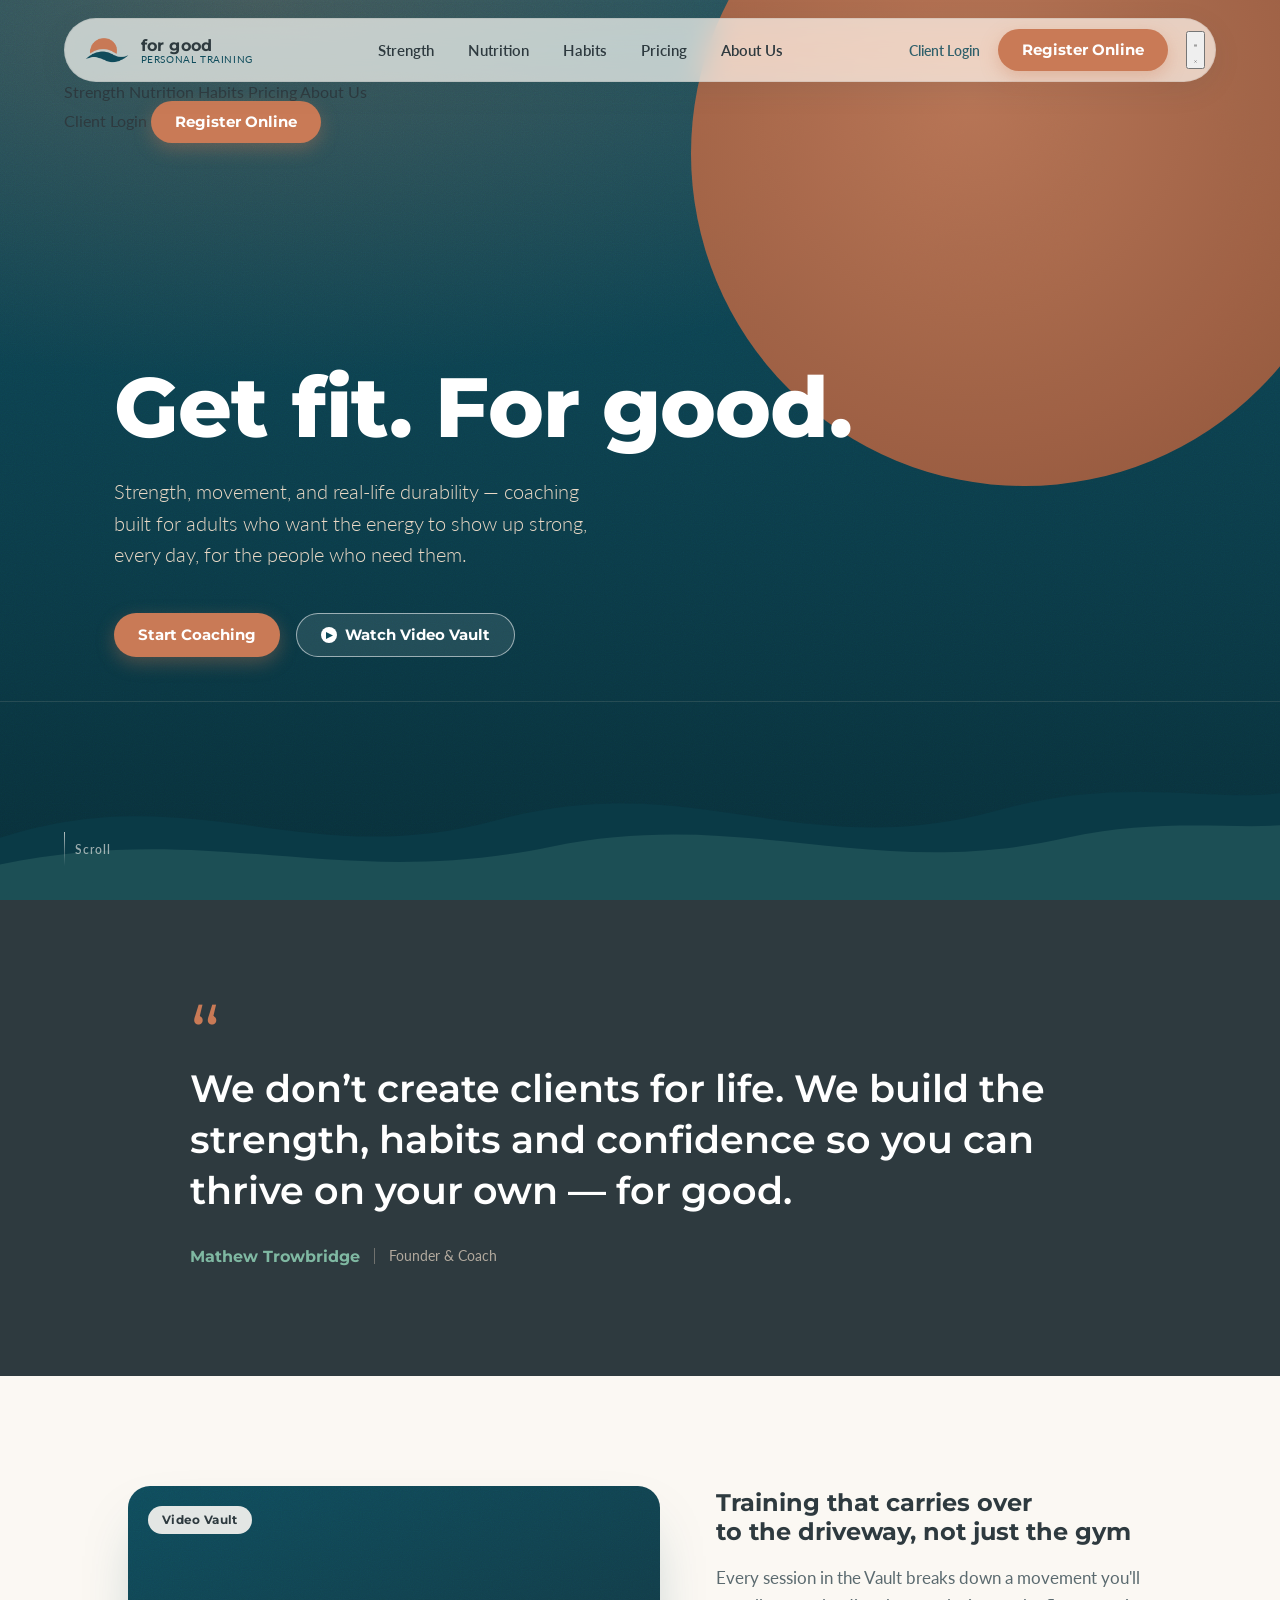
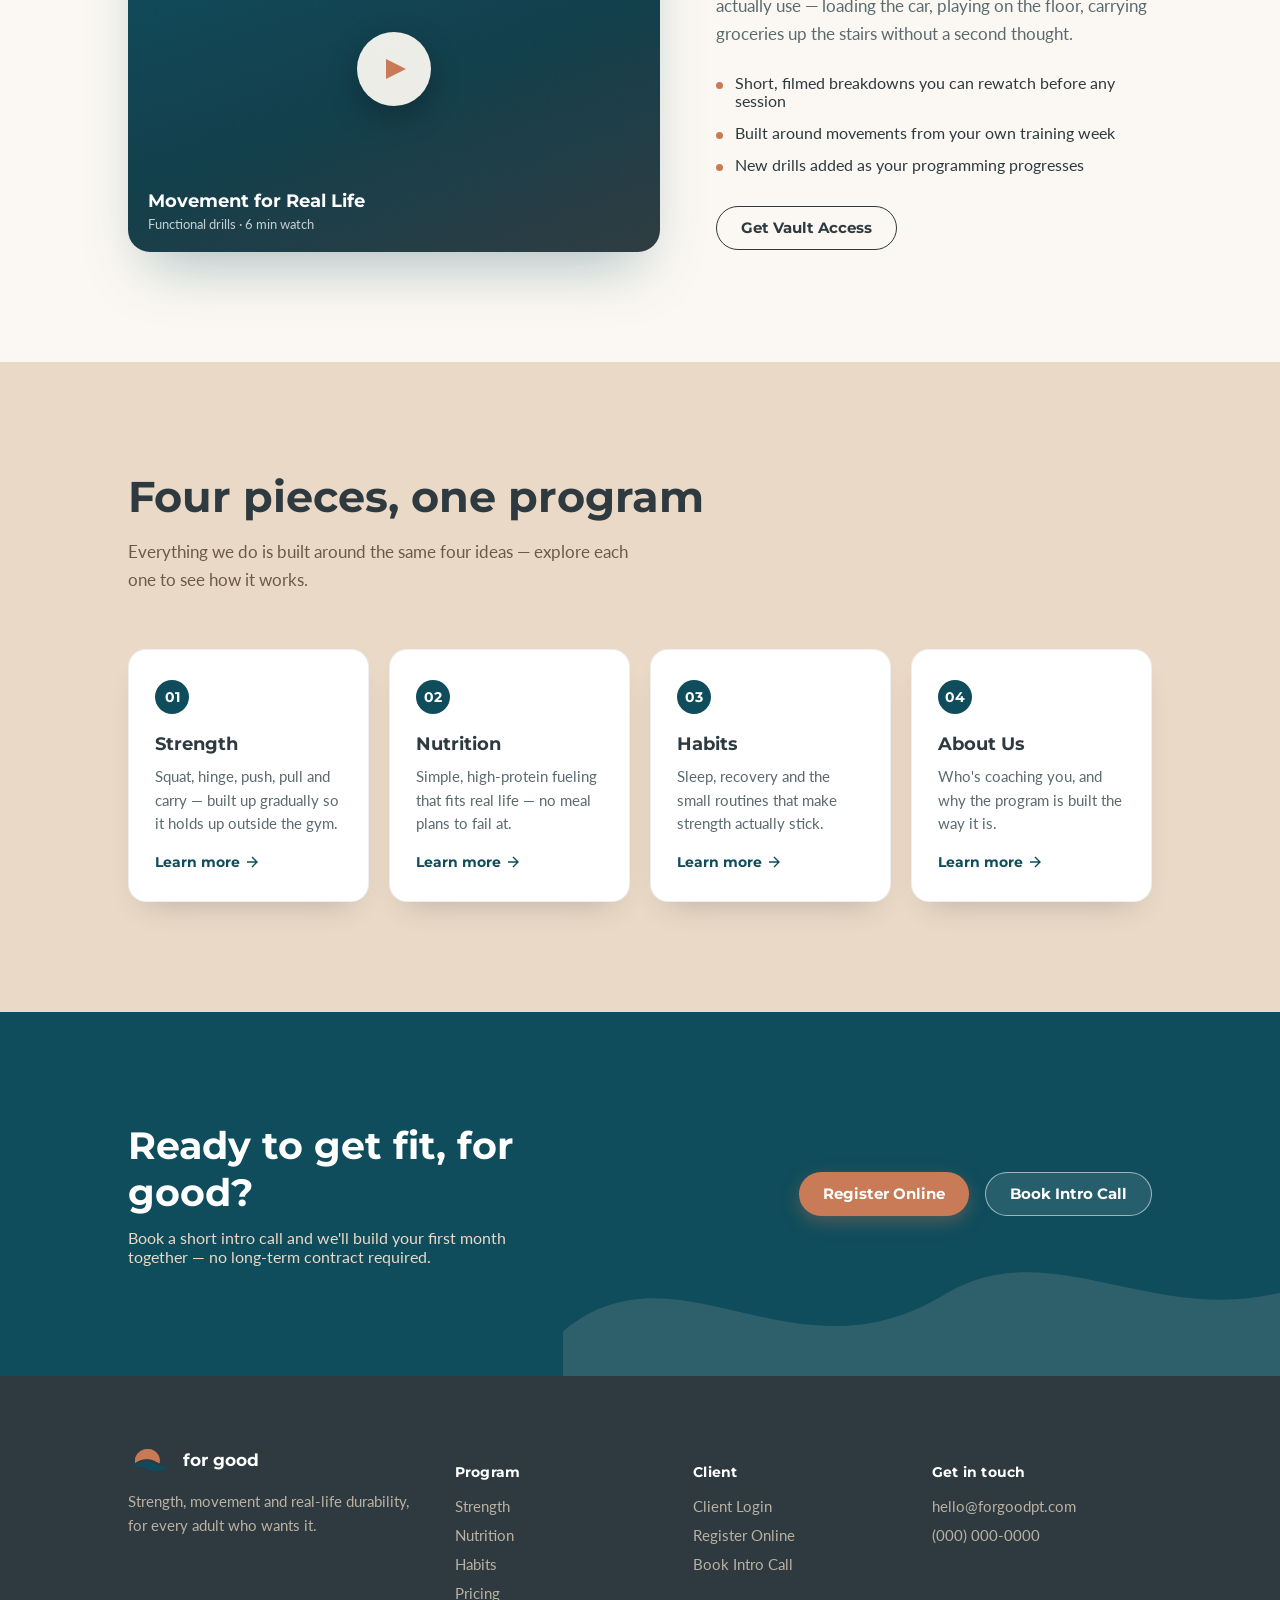
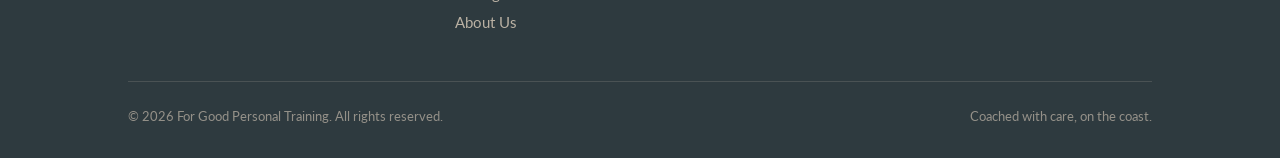
==== index.html @ f652cdb4 "Add files via upload" ====
<!DOCTYPE html>
<html lang="en">
<head>
<meta charset="UTF-8">
<meta name="viewport" content="width=device-width, initial-scale=1.0">
<title>for good — Personal Training</title>
<link rel="preconnect" href="https://fonts.googleapis.com">
<link rel="preconnect" href="https://fonts.gstatic.com" crossorigin>
<link href="https://fonts.googleapis.com/css2?family=Montserrat:wght@500;600;700;800&family=Lato:ital,wght@0,300;0,400;0,700;1,400&display=swap" rel="stylesheet">
<link rel="stylesheet" href="assets/styles.css">
</head>
<body>

  <!-- ================= NAV ================= -->
  <nav class="nav">
    <div class="nav-inner">
      <a href="index.html" class="brand">
        <img src="assets/logo-symbol.png" alt="For Good symbol">
        <span>for good<small>PERSONAL TRAINING</small></span>
      </a>
      <ul class="nav-links">
        <li><a href="strength.html">Strength</a></li>
        <li><a href="nutrition.html">Nutrition</a></li>
        <li><a href="habits.html">Habits</a></li>
        <li><a href="pricing.html">Pricing</a></li>
        <li><a href="about.html">About Us</a></li>
      </ul>
      <div class="nav-right">
        <a href="#login" class="link-quiet">Client Login</a>
        <a href="#register" class="btn btn-clay">Register Online</a>
        <button class="nav-toggle" aria-label="Toggle menu" aria-expanded="false" aria-controls="mobile-menu">
          <svg class="icon-menu" viewBox="0 0 24 24" fill="none"><path d="M3 6h18M3 12h18M3 18h18" stroke="currentColor" stroke-width="2" stroke-linecap="round"/></svg>
          <svg class="icon-close" viewBox="0 0 24 24" fill="none"><path d="M4 4l16 16M20 4L4 20" stroke="currentColor" stroke-width="2" stroke-linecap="round"/></svg>
        </button>
      </div>
    </div>
    <div class="mobile-menu" id="mobile-menu">
      <a href="strength.html">Strength</a>
      <a href="nutrition.html">Nutrition</a>
      <a href="habits.html">Habits</a>
      <a href="pricing.html">Pricing</a>
      <a href="about.html">About Us</a>
      <div class="mobile-actions">
        <a href="#login" class="link-quiet-mobile">Client Login</a>
        <a href="#register" class="btn btn-clay">Register Online</a>
      </div>
    </div>
  </nav>

  <!-- ================= HERO ================= -->
  <header class="hero" id="top">
    <div class="hero-sun" aria-hidden="true"></div>
    <div class="hero-horizon" aria-hidden="true"></div>

    <div class="hero-content">
      <h1>Get fit. For good.</h1>
      <p class="hero-sub">Strength, movement, and real&#8209;life durability &mdash; coaching built for adults who want the energy to show up strong, every day, for the people who need them.</p>
      <div class="hero-ctas">
        <a href="#register" class="btn btn-clay">Start Coaching</a>
        <a href="#vault" class="btn btn-dark">
          <span class="play-ico"><svg viewBox="0 0 10 10"><polygon points="0,0 10,5 0,10" fill="#0F4C5C"/></svg></span>
          Watch Video Vault
        </a>
      </div>
    </div>

    <div class="hero-waves" aria-hidden="true">
      <svg viewBox="0 0 1440 180" preserveAspectRatio="none">
        <path d="M0,110 C220,40 340,150 560,90 C780,30 900,140 1120,80 C1260,40 1360,70 1440,60 L1440,180 L0,180 Z" fill="#0B3B48" opacity="0.9"/>
        <path d="M0,140 C240,90 380,170 620,120 C840,75 980,160 1200,110 C1300,88 1380,100 1440,96 L1440,180 L0,180 Z" fill="#7FB8A2" opacity="0.16"/>
      </svg>
    </div>

    <div class="hero-scroll"><span class="line"></span>Scroll</div>
  </header>

  <!-- ================= QUOTE BREAK ================= -->
  <section class="quote-section">
    <div class="quote-inner">
      <span class="quote-mark">&ldquo;</span>
      <p class="quote">We don&rsquo;t create clients for life. We build the strength, habits and confidence so you can thrive on your own &mdash; for good.</p>
      <div class="quote-sign">
        <span class="name">Mathew Trowbridge</span>
        <span class="role">Founder &amp; Coach</span>
      </div>
    </div>
  </section>

  <!-- ================= VIDEO VAULT ================= -->
  <section class="vault" id="vault">
    <div class="wrap vault-grid">
      <div class="vault-card">
        <div class="vault-tag">Video Vault</div>
        <button class="vault-play" aria-label="Play preview">
          <span class="disc"><svg viewBox="0 0 10 10"><polygon points="0,0 10,5 0,10" fill="#C97A56"/></svg></span>
        </button>
        <div class="vault-caption">
          <div class="title">Movement for Real Life</div>
          <div class="meta">Functional drills &middot; 6 min watch</div>
        </div>
      </div>
      <div class="vault-copy">
        <h2>Training that carries over<br>to the driveway, not just the gym</h2>
        <p>Every session in the Vault breaks down a movement you'll actually use &mdash; loading the car, playing on the floor, carrying groceries up the stairs without a second thought.</p>
        <ul class="vault-list">
          <li><span class="dot"></span>Short, filmed breakdowns you can rewatch before any session</li>
          <li><span class="dot"></span>Built around movements from your own training week</li>
          <li><span class="dot"></span>New drills added as your programming progresses</li>
        </ul>
        <a href="#register" class="btn btn-outline">Get Vault Access</a>
      </div>
    </div>
  </section>

  <!-- ================= EXPLORE THE PROGRAM ================= -->
  <section class="explore">
    <div class="wrap">
      <div class="section-head">
        <h2>Four pieces, one program</h2>
        <p>Everything we do is built around the same four ideas &mdash; explore each one to see how it works.</p>
      </div>
      <div class="explore-grid">
        <a href="strength.html" class="explore-card">
          <span class="num">01</span>
          <h3>Strength</h3>
          <p>Squat, hinge, push, pull and carry &mdash; built up gradually so it holds up outside the gym.</p>
          <span class="go">Learn more <svg viewBox="0 0 12 12"><path d="M1,6 L11,6 M6,1 L11,6 L6,11" stroke="currentColor" stroke-width="1.4" fill="none"/></svg></span>
        </a>
        <a href="nutrition.html" class="explore-card">
          <span class="num">02</span>
          <h3>Nutrition</h3>
          <p>Simple, high-protein fueling that fits real life &mdash; no meal plans to fail at.</p>
          <span class="go">Learn more <svg viewBox="0 0 12 12"><path d="M1,6 L11,6 M6,1 L11,6 L6,11" stroke="currentColor" stroke-width="1.4" fill="none"/></svg></span>
        </a>
        <a href="habits.html" class="explore-card">
          <span class="num">03</span>
          <h3>Habits</h3>
          <p>Sleep, recovery and the small routines that make strength actually stick.</p>
          <span class="go">Learn more <svg viewBox="0 0 12 12"><path d="M1,6 L11,6 M6,1 L11,6 L6,11" stroke="currentColor" stroke-width="1.4" fill="none"/></svg></span>
        </a>
        <a href="about.html" class="explore-card">
          <span class="num">04</span>
          <h3>About Us</h3>
          <p>Who's coaching you, and why the program is built the way it is.</p>
          <span class="go">Learn more <svg viewBox="0 0 12 12"><path d="M1,6 L11,6 M6,1 L11,6 L6,11" stroke="currentColor" stroke-width="1.4" fill="none"/></svg></span>
        </a>
      </div>
    </div>
  </section>

  <!-- ================= CTA BAND ================= -->
  <section class="cta-band" id="register">
    <svg class="wave-deco" viewBox="0 0 400 200" aria-hidden="true">
      <path d="M0,120 C60,70 120,150 200,100 C260,65 320,130 400,90 L400,200 L0,200 Z" fill="#EAD9C6"/>
    </svg>
    <div class="wrap cta-inner">
      <div>
        <h2>Ready to get fit, for good?</h2>
        <p>Book a short intro call and we'll build your first month together &mdash; no long-term contract required.</p>
      </div>
      <div class="cta-actions">
        <a href="#" class="btn btn-clay">Register Online</a>
        <a href="#" class="btn btn-dark">Book Intro Call</a>
      </div>
    </div>
  </section>

  <!-- ================= FOOTER ================= -->
  <footer>
    <div class="wrap">
      <div class="foot-top">
        <div class="foot-brand">
          <div class="foot-mark">
            <img src="assets/logo-symbol.png" alt="For Good symbol">
            <span>for good</span>
          </div>
          <p>Strength, movement and real-life durability, for every adult who wants it.</p>
        </div>
        <div class="foot-col">
          <h4>Program</h4>
          <ul>
            <li><a href="strength.html">Strength</a></li>
            <li><a href="nutrition.html">Nutrition</a></li>
            <li><a href="habits.html">Habits</a></li>
            <li><a href="pricing.html">Pricing</a></li>
            <li><a href="about.html">About Us</a></li>
          </ul>
        </div>
        <div class="foot-col">
          <h4>Client</h4>
          <ul>
            <li><a href="#login">Client Login</a></li>
            <li><a href="#register">Register Online</a></li>
            <li><a href="#">Book Intro Call</a></li>
          </ul>
        </div>
        <div class="foot-col">
          <h4>Get in touch</h4>
          <ul>
            <li><a href="mailto:hello@forgoodpt.com">hello@forgoodpt.com</a></li>
            <li><a href="tel:+10000000000">(000) 000-0000</a></li>
          </ul>
        </div>
      </div>
      <div class="foot-bottom">
        <span>&copy; 2026 For Good Personal Training. All rights reserved.</span>
        <span>Coached with care, on the coast.</span>
      </div>
    </div>
  </footer>

  <script src="assets/nav.js" defer></script>
</body>
</html>
---- assets/styles.css ----
/* ---------- Brand tokens (For Good style sheet, exact values) ---------- */
:root{
  --ocean-deep:   #0F4C5C;
  --ocean-deep-2: #0B3B48;   /* darker shade of ocean deep, for depth/gradients only */
  --seafoam:      #7FB8A2;
  --sandy-shore:  #EAD9C6;
  --sunset-clay:  #C97A56;
  --driftwood:    #2E3A3F;
  --cream:        #FBF8F3;   /* tint of sandy shore, for page background */
  --white:        #FFFFFF;

  --font-head: 'Montserrat', sans-serif;
  --font-body: 'Lato', sans-serif;

  --max: 1180px;
  --edge: clamp(24px, 5vw, 64px);
}

*{box-sizing:border-box;}
html{scroll-behavior:smooth;}
body{
  margin:0;
  font-family:var(--font-body);
  color:var(--driftwood);
  background:var(--cream);
  -webkit-font-smoothing:antialiased;
}
img{max-width:100%;display:block;}
a{color:inherit;text-decoration:none;}
h1,h2,h3{font-family:var(--font-head);margin:0;color:var(--driftwood);}
p{margin:0;}
ul{margin:0;padding:0;list-style:none;}
button{font-family:inherit;}

@media (prefers-reduced-motion: reduce){
  *{animation-duration:0.001ms !important; animation-iteration-count:1 !important; transition-duration:0.001ms !important;}
}

:focus-visible{
  outline:3px solid var(--sunset-clay);
  outline-offset:3px;
}

.wrap{max-width:var(--max); margin:0 auto; padding-left:var(--edge); padding-right:var(--edge);}

/* ---------- NAV ---------- */
.nav{
  position:fixed; top:0; left:0; right:0; z-index:50;
  padding:18px var(--edge);
}
.nav-inner{
  max-width:var(--max); margin:0 auto;
  display:flex; align-items:center; justify-content:space-between;
  background:rgba(251,248,243,0.72);
  backdrop-filter:blur(14px) saturate(140%);
  -webkit-backdrop-filter:blur(14px) saturate(140%);
  border:1px solid rgba(46,58,63,0.08);
  border-radius:100px;
  padding:10px 10px 10px 18px;
  box-shadow:0 8px 30px rgba(15,76,92,0.08);
}
.brand{display:flex; align-items:center; gap:10px;}
.brand img{height:30px; width:auto;}
.brand span{font-family:var(--font-head); font-weight:700; font-size:1.02rem; letter-spacing:0.01em; color:var(--driftwood);}
.brand small{display:block; font-family:var(--font-body); font-weight:400; font-size:0.62rem; letter-spacing:0.06em; color:var(--ocean-deep); margin-top:-2px;}

.nav-links{display:flex; gap:34px; font-size:0.94rem; font-weight:600;}
.nav-links a{position:relative; padding:6px 0; color:var(--driftwood); transition:color .2s ease;}
.nav-links a:hover, .nav-links a[aria-current="page"]{color:var(--ocean-deep);}
.nav-links a::after{
  content:""; position:absolute; left:0; right:0; bottom:0; height:2px;
  background:var(--sunset-clay); transform:scaleX(0); transform-origin:left;
  transition:transform .25s ease;
}
.nav-links a:hover::after, .nav-links a[aria-current="page"]::after{transform:scaleX(1);}

.nav-right{display:flex; align-items:center; gap:18px;}
.link-quiet{font-size:0.9rem; font-weight:600; color:var(--ocean-deep); opacity:0.85;}
.link-quiet:hover{opacity:1;}

.btn{
  display:inline-flex; align-items:center; justify-content:center; gap:8px;
  font-family:var(--font-head); font-weight:700; font-size:0.92rem;
  padding:12px 24px; border-radius:100px; border:none; cursor:pointer;
  transition:transform .18s ease, box-shadow .18s ease, background .18s ease;
  white-space:nowrap;
}
.btn-clay{
  background:var(--sunset-clay); color:var(--white);
  box-shadow:0 6px 18px rgba(201,122,86,0.35);
}
.btn-clay:hover{transform:translateY(-2px); box-shadow:0 10px 24px rgba(201,122,86,0.45);}
.btn-dark{
  background:rgba(255,255,255,0.1); color:var(--white);
  border:1.5px solid rgba(255,255,255,0.55);
}
.btn-dark:hover{background:rgba(255,255,255,0.18); transform:translateY(-2px);}
.btn-outline{
  background:transparent; color:var(--driftwood); border:1.5px solid var(--driftwood);
}
.btn-outline:hover{background:var(--driftwood); color:var(--white);}

.play-ico{
  width:16px; height:16px; border-radius:50%; background:var(--white);
  display:flex; align-items:center; justify-content:center; flex:none;
}
.play-ico svg{width:7px; height:7px; margin-left:1px;}

/* ---------- HOME HERO ---------- */
.hero{
  position:relative;
  min-height:100vh;
  background:
    radial-gradient(ellipse 120% 70% at 20% 0%, rgba(201,122,86,0.28), transparent 60%),
    linear-gradient(180deg, var(--ocean-deep) 0%, var(--ocean-deep-2) 62%, #082e38 100%);
  overflow:hidden;
  display:flex; align-items:center;
  padding-top:120px;
}
.hero::before, .page-hero::before{ /* grain */
  content:""; position:absolute; inset:0; opacity:0.5; mix-blend-mode:overlay; pointer-events:none;
  background-image:url("data:image/svg+xml,%3Csvg xmlns='http://www.w3.org/2000/svg' width='140' height='140'%3E%3Cfilter id='n'%3E%3CfeTurbulence type='fractalNoise' baseFrequency='0.9' numOctaves='2' stitchTiles='stitch'/%3E%3C/filter%3E%3Crect width='100%25' height='100%25' filter='url(%23n)' opacity='0.35'/%3E%3C/svg%3E");
}

.hero-sun{
  position:absolute; top:-14vw; right:-6vw; width:52vw; height:52vw; max-width:760px; max-height:760px;
  border-radius:50%;
  background:radial-gradient(circle at 42% 42%, var(--sunset-clay), #a85f3f 78%);
  opacity:0.9;
  filter:blur(0.5px);
}
.hero-horizon{
  position:absolute; left:0; right:0; bottom:22%; height:1px; background:rgba(234,217,198,0.12);
}

.hero-waves{position:absolute; left:0; right:0; bottom:0; width:100%; line-height:0;}
.hero-waves svg{width:100%; display:block;}

.hero-content{
  position:relative; z-index:3;
  max-width:var(--max); margin:0 auto; padding:0 var(--edge);
  width:100%;
}
.hero h1{
  color:var(--white);
  font-weight:800;
  font-size:clamp(2.6rem, 6.6vw, 5.6rem);
  line-height:1.03;
  letter-spacing:-0.01em;
  max-width:16ch;
}
.hero-sub{
  margin-top:26px;
  font-size:clamp(1.05rem,1.6vw,1.28rem);
  color:var(--sandy-shore);
  max-width:40ch;
  line-height:1.55;
  font-weight:300;
}
.hero-ctas{display:flex; gap:16px; margin-top:42px; flex-wrap:wrap;}

.hero-scroll{
  position:absolute; left:var(--edge); bottom:34px; z-index:3;
  display:flex; align-items:center; gap:10px; color:rgba(251,248,243,0.6);
  font-size:0.78rem; letter-spacing:0.08em; font-weight:600;
}
.hero-scroll .line{width:1px; height:34px; background:linear-gradient(to bottom, rgba(251,248,243,0.7), transparent);}

@keyframes riseIn{
  from{opacity:0; transform:translateY(22px);}
  to{opacity:1; transform:translateY(0);}
}
.hero h1, .hero-sub, .hero-ctas{
  animation:riseIn .9s cubic-bezier(.2,.7,.2,1) both;
}
.hero-sub{animation-delay:.14s;}
.hero-ctas{animation-delay:.26s;}

/* ---------- SUBPAGE HERO ---------- */
.page-hero{
  position:relative;
  background:linear-gradient(180deg, var(--ocean-deep) 0%, var(--ocean-deep-2) 100%);
  color:var(--white);
  padding:168px var(--edge) 84px;
  overflow:hidden;
}
.page-hero-inner{max-width:var(--max); margin:0 auto; position:relative; z-index:2;}
.page-hero h1{color:var(--white); font-weight:800; font-size:clamp(2.3rem,4.6vw,3.6rem); letter-spacing:-0.01em;}
.page-hero p{margin-top:16px; max-width:46ch; color:var(--sandy-shore); font-size:1.1rem; line-height:1.6; font-weight:300;}
.page-hero .hero-waves{opacity:0.9;}

/* ---------- QUOTE BREAK ---------- */
.quote-section{
  background:var(--driftwood);
  color:var(--sandy-shore);
  padding:120px var(--edge) 110px;
  position:relative;
}
.quote-inner{max-width:900px; margin:0 auto; text-align:left;}
.quote-mark{
  font-family:var(--font-head); font-size:5rem; color:var(--sunset-clay); line-height:0.4; display:block; margin-bottom:12px;
}
.quote-inner p.quote{
  font-family:var(--font-head); font-weight:600; font-size:clamp(1.5rem,3vw,2.35rem); line-height:1.35; color:var(--white);
}
.quote-sign{
  margin-top:30px; display:flex; align-items:center; gap:14px;
}
.quote-sign .name{font-family:var(--font-head); font-weight:700; font-size:1.02rem; color:var(--seafoam);}
.quote-sign .role{font-size:0.85rem; color:rgba(234,217,198,0.7); border-left:1px solid rgba(234,217,198,0.35); padding-left:14px;}

/* ---------- SECTION helpers ---------- */
section{padding:110px var(--edge);}
.section-head{max-width:640px; margin-bottom:56px;}
.section-head h2{font-size:clamp(1.9rem,3.4vw,2.7rem); font-weight:700; line-height:1.15;}
.section-head p{margin-top:16px; font-size:1.08rem; color:#5b6a6f; line-height:1.6; max-width:52ch;}

/* ---------- VIDEO VAULT ---------- */
.vault{
  background:var(--cream);
}
.vault-grid{
  display:grid; grid-template-columns: 1.1fr 0.9fr; gap:56px; align-items:center;
}
.vault-card{
  position:relative; border-radius:22px; overflow:hidden;
  aspect-ratio:16/11;
  background:linear-gradient(160deg, var(--ocean-deep), #123d49 55%, var(--driftwood));
  box-shadow:0 30px 60px -20px rgba(15,76,92,0.35);
}
.vault-card::before{
  content:""; position:absolute; inset:0;
  background-image:url("data:image/svg+xml,%3Csvg xmlns='http://www.w3.org/2000/svg' width='140' height='140'%3E%3Cfilter id='n'%3E%3CfeTurbulence type='fractalNoise' baseFrequency='0.9' numOctaves='2' stitchTiles='stitch'/%3E%3C/filter%3E%3Crect width='100%25' height='100%25' filter='url(%23n)' opacity='0.25'/%3E%3C/svg%3E");
  mix-blend-mode:overlay; opacity:0.6;
}
.vault-tag{
  position:absolute; top:20px; left:20px; z-index:2;
  background:rgba(251,248,243,0.9); color:var(--driftwood);
  font-family:var(--font-head); font-weight:700; font-size:0.72rem; letter-spacing:0.03em;
  padding:7px 14px; border-radius:100px;
}
.vault-play{
  position:absolute; inset:0; display:flex; align-items:center; justify-content:center; z-index:2;
  cursor:pointer; background:transparent; border:none;
}
.vault-play .disc{
  width:74px; height:74px; border-radius:50%;
  background:rgba(251,248,243,0.94);
  display:flex; align-items:center; justify-content:center;
  transition:transform .25s ease;
  box-shadow:0 10px 30px rgba(0,0,0,0.25);
}
.vault-play:hover .disc{transform:scale(1.08);}
.vault-play svg{width:20px; height:20px; margin-left:3px;}
.vault-caption{
  position:absolute; left:20px; bottom:20px; right:20px; z-index:2;
  color:var(--white);
}
.vault-caption .title{font-family:var(--font-head); font-weight:700; font-size:1.15rem;}
.vault-caption .meta{font-size:0.82rem; opacity:0.75; margin-top:4px;}

.vault-copy h2{margin-bottom:18px;}
.vault-copy p{color:#5b6a6f; font-size:1.06rem; line-height:1.65; margin-bottom:26px;}
.vault-list{display:flex; flex-direction:column; gap:14px; margin-bottom:32px;}
.vault-list li{display:flex; gap:12px; font-size:0.98rem; color:var(--driftwood); align-items:flex-start;}
.vault-list .dot{
  width:7px; height:7px; border-radius:50%; background:var(--sunset-clay); margin-top:8px; flex:none;
}

/* ---------- EXPLORE GRID (program pages) ---------- */
.explore{background:var(--sandy-shore);}
.explore .section-head p{color:#6b5a48;}
.explore-grid{display:grid; grid-template-columns:repeat(4,1fr); gap:20px;}
.explore-card{
  background:var(--white); border-radius:18px; padding:30px 26px;
  border:1px solid rgba(46,58,63,0.08);
  box-shadow:0 16px 30px -18px rgba(46,58,63,0.3);
  transition:transform .2s ease, box-shadow .2s ease;
  display:flex; flex-direction:column;
}
.explore-card:hover{transform:translateY(-5px); box-shadow:0 22px 36px -16px rgba(46,58,63,0.35);}
.explore-card .num{
  width:34px; height:34px; border-radius:50%; background:var(--ocean-deep); color:var(--white);
  font-family:var(--font-head); font-weight:700; font-size:0.85rem;
  display:flex; align-items:center; justify-content:center; margin-bottom:18px;
}
.explore-card h3{font-size:1.15rem; font-weight:700;}
.explore-card p{margin-top:10px; font-size:0.94rem; line-height:1.55; color:#5b6a6f; flex:1;}
.explore-card .go{
  margin-top:18px; font-family:var(--font-head); font-weight:700; font-size:0.88rem; color:var(--ocean-deep);
  display:inline-flex; align-items:center; gap:6px;
}
.explore-card .go svg{width:12px; height:12px; transition:transform .2s ease;}
.explore-card:hover .go svg{transform:translateX(3px);}

/* ---------- SPLIT (two-column content) ---------- */
.split{background:var(--white);}
.split-grid{display:grid; grid-template-columns:0.85fr 1.15fr; gap:70px; align-items:start;}
.split-grid.reverse{grid-template-columns:1.15fr 0.85fr;}
.split-grid.reverse .split-figure{order:2;}
.split-figure{
  position:relative; border-radius:20px; overflow:hidden; aspect-ratio:4/5;
  background:linear-gradient(200deg, var(--seafoam) 0%, var(--ocean-deep) 100%);
}
.split-figure svg{position:absolute; inset:0; width:100%; height:100%;}
.split-caption{
  position:absolute; left:24px; bottom:24px; right:24px; color:var(--white);
  font-family:var(--font-head); font-weight:700; font-size:1.1rem;
}
.split-copy h2, .split-copy h3{font-size:clamp(1.5rem,2.4vw,1.9rem); font-weight:700; margin-bottom:14px;}
.split-copy p{color:#5b6a6f; font-size:1.05rem; line-height:1.7; margin-bottom:16px; max-width:56ch;}
.split-copy p:last-of-type{margin-bottom:0;}

/* ---------- FEATURE LIST (stacked info rows) ---------- */
.feature-list{background:var(--cream);}
.feature-rows{display:grid; grid-template-columns:repeat(3,1fr); gap:28px;}
.feature-row{
  background:var(--white); border-radius:18px; padding:28px 26px;
  border:1px solid rgba(46,58,63,0.08);
}
.feature-row .step{
  font-family:var(--font-head); font-weight:800; font-size:0.8rem; color:var(--sunset-clay); margin-bottom:12px;
}
.feature-row h3{font-size:1.08rem; font-weight:700; margin-bottom:10px;}
.feature-row p{font-size:0.94rem; color:#5b6a6f; line-height:1.55;}

/* ---------- CTA BAND ---------- */
.cta-band{
  background:var(--ocean-deep);
  color:var(--white);
  text-align:left;
  position:relative;
  overflow:hidden;
}
.cta-band .wave-deco{
  position:absolute; right:-4%; bottom:-30%; width:60%; opacity:0.14;
}
.cta-inner{
  display:flex; align-items:center; justify-content:space-between; gap:40px; flex-wrap:wrap;
  position:relative; z-index:2;
}
.cta-inner h2{color:var(--white); font-size:clamp(1.8rem,3vw,2.5rem); max-width:16ch;}
.cta-inner p{color:var(--sandy-shore); margin-top:12px; max-width:44ch; font-size:1.02rem;}
.cta-actions{display:flex; gap:16px; flex-wrap:wrap;}

/* ---------- FOOTER ---------- */
footer{
  background:var(--driftwood); color:var(--sandy-shore); padding:70px var(--edge) 34px;
}
.foot-top{
  display:grid; grid-template-columns: 1.3fr 0.9fr 0.9fr 1fr; gap:40px;
  padding-bottom:50px; border-bottom:1px solid rgba(234,217,198,0.15);
}
.foot-brand{display:flex; flex-direction:column;}
.foot-brand .foot-mark{display:flex; align-items:center; gap:10px; margin-bottom:16px;}
.foot-brand .foot-mark img{height:28px; width:auto;}
.foot-brand .foot-mark span{font-family:var(--font-head); font-weight:700; font-size:1.05rem; color:var(--white);}
.foot-brand p{font-size:0.92rem; line-height:1.6; color:rgba(234,217,198,0.75); max-width:32ch;}
.foot-col h4{font-family:var(--font-head); font-size:0.85rem; letter-spacing:0.02em; color:var(--white); margin-bottom:16px; font-weight:700;}
.foot-col ul{display:flex; flex-direction:column; gap:10px;}
.foot-col a{font-size:0.92rem; color:rgba(234,217,198,0.75); transition:color .2s;}
.foot-col a:hover{color:var(--seafoam);}
.foot-bottom{
  display:flex; justify-content:space-between; align-items:center; padding-top:26px; flex-wrap:wrap; gap:12px;
  font-size:0.82rem; color:rgba(234,217,198,0.55);
}

/* ---------- PRICING ---------- */
.pricing{background:var(--cream);}
.pricing-grid{display:grid; grid-template-columns:repeat(3,1fr); gap:24px; align-items:stretch;}
.price-card{
  background:var(--white); border-radius:22px; padding:36px 30px;
  border:1px solid rgba(46,58,63,0.1);
  box-shadow:0 16px 30px -20px rgba(46,58,63,0.3);
  display:flex; flex-direction:column;
  position:relative;
}
.price-card.featured{
  border:2px solid var(--sunset-clay);
  box-shadow:0 24px 44px -20px rgba(201,122,86,0.35);
  transform:translateY(-10px);
}
.price-tag{
  position:absolute; top:-14px; right:28px;
  background:var(--sunset-clay); color:var(--white);
  font-family:var(--font-head); font-weight:700; font-size:0.72rem; letter-spacing:0.03em;
  padding:6px 14px; border-radius:100px;
}
.price-card h3{font-size:1.15rem; font-weight:700;}
.price-card .price-sub{margin-top:6px; font-size:0.92rem; color:#5b6a6f;}
.price-card .price-amount{
  margin-top:22px; display:flex; align-items:baseline; gap:6px;
  font-family:var(--font-head); font-weight:800; font-size:2.4rem; color:var(--driftwood);
}
.price-card .price-amount span{font-family:var(--font-body); font-weight:400; font-size:0.95rem; color:#5b6a6f;}
.price-card ul{margin-top:26px; display:flex; flex-direction:column; gap:13px; flex:1;}
.price-card ul li{display:flex; gap:10px; font-size:0.94rem; color:var(--driftwood); align-items:flex-start; line-height:1.4;}
.price-card ul li svg{width:15px; height:15px; margin-top:2px; flex:none; color:var(--seafoam);}
.price-card .btn{margin-top:28px; width:100%;}
.pricing-note{
  margin-top:36px; text-align:center; font-size:0.92rem; color:#5b6a6f;
}

/* ---------- FAQ ---------- */
.faq{background:var(--white);}
.faq-list{max-width:820px;}
.faq-item{
  padding:26px 0; border-bottom:1px solid rgba(46,58,63,0.1);
}
.faq-item:first-child{padding-top:0;}
.faq-item h3{font-size:1.05rem; font-weight:700; margin-bottom:10px;}
.faq-item p{font-size:0.98rem; color:#5b6a6f; line-height:1.65; max-width:64ch;}

/* ---------- RESPONSIVE ---------- */
@media (max-width:920px){
  .nav-links{display:none;}
  .vault-grid, .split-grid, .split-grid.reverse{grid-template-columns:1fr; gap:40px;}
  .split-grid.reverse .split-figure{order:0;}
  .foot-top{grid-template-columns:1fr 1fr; gap:32px;}
  .explore-grid{grid-template-columns:repeat(2,1fr);}
  .feature-rows{grid-template-columns:1fr;}
  .pricing-grid{grid-template-columns:1fr; max-width:420px; margin:0 auto;}
  .price-card.featured{transform:none;}
}
@media (max-width:600px){
  .foot-top{grid-template-columns:1fr;}
  .cta-inner{flex-direction:column; align-items:flex-start;}
  .link-quiet{display:none;}
  section{padding:80px var(--edge);}
  .quote-section{padding:90px var(--edge) 80px;}
  .explore-grid{grid-template-columns:1fr;}
  .page-hero{padding:150px var(--edge) 70px;}
}
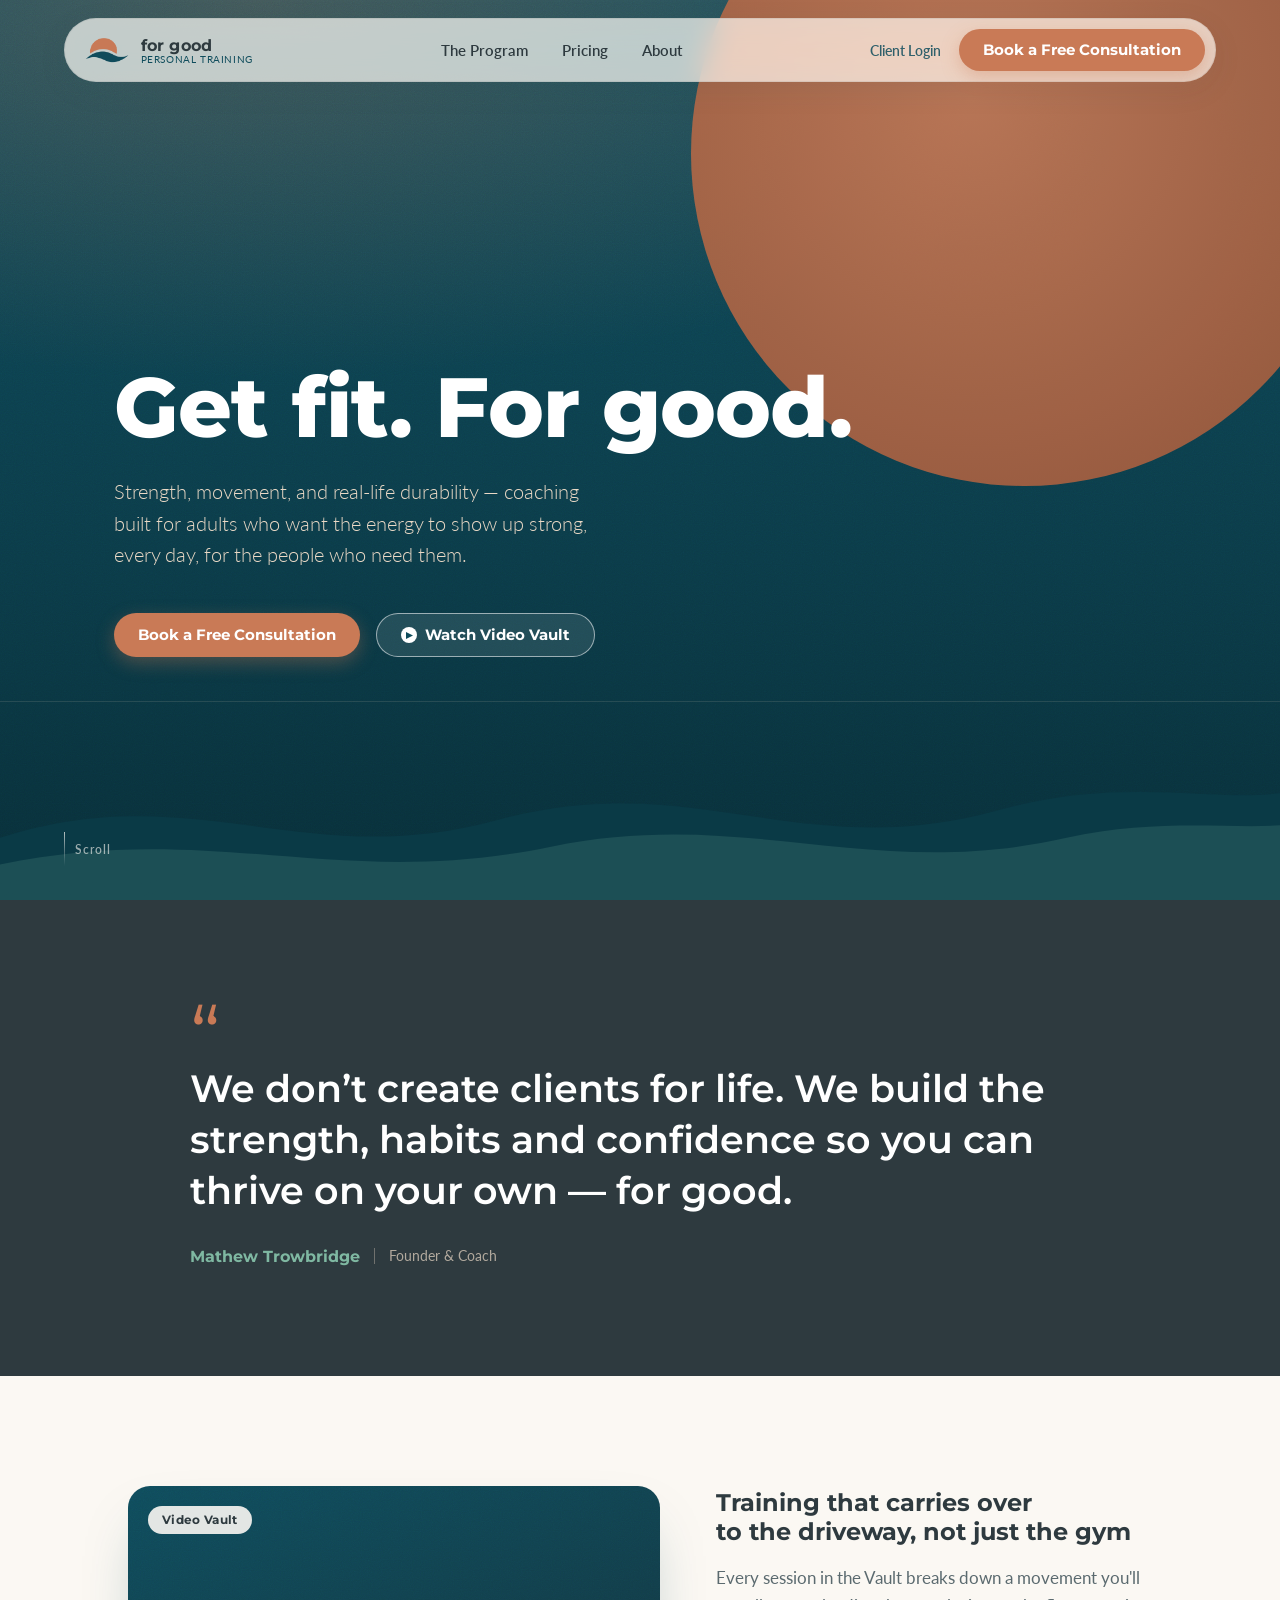
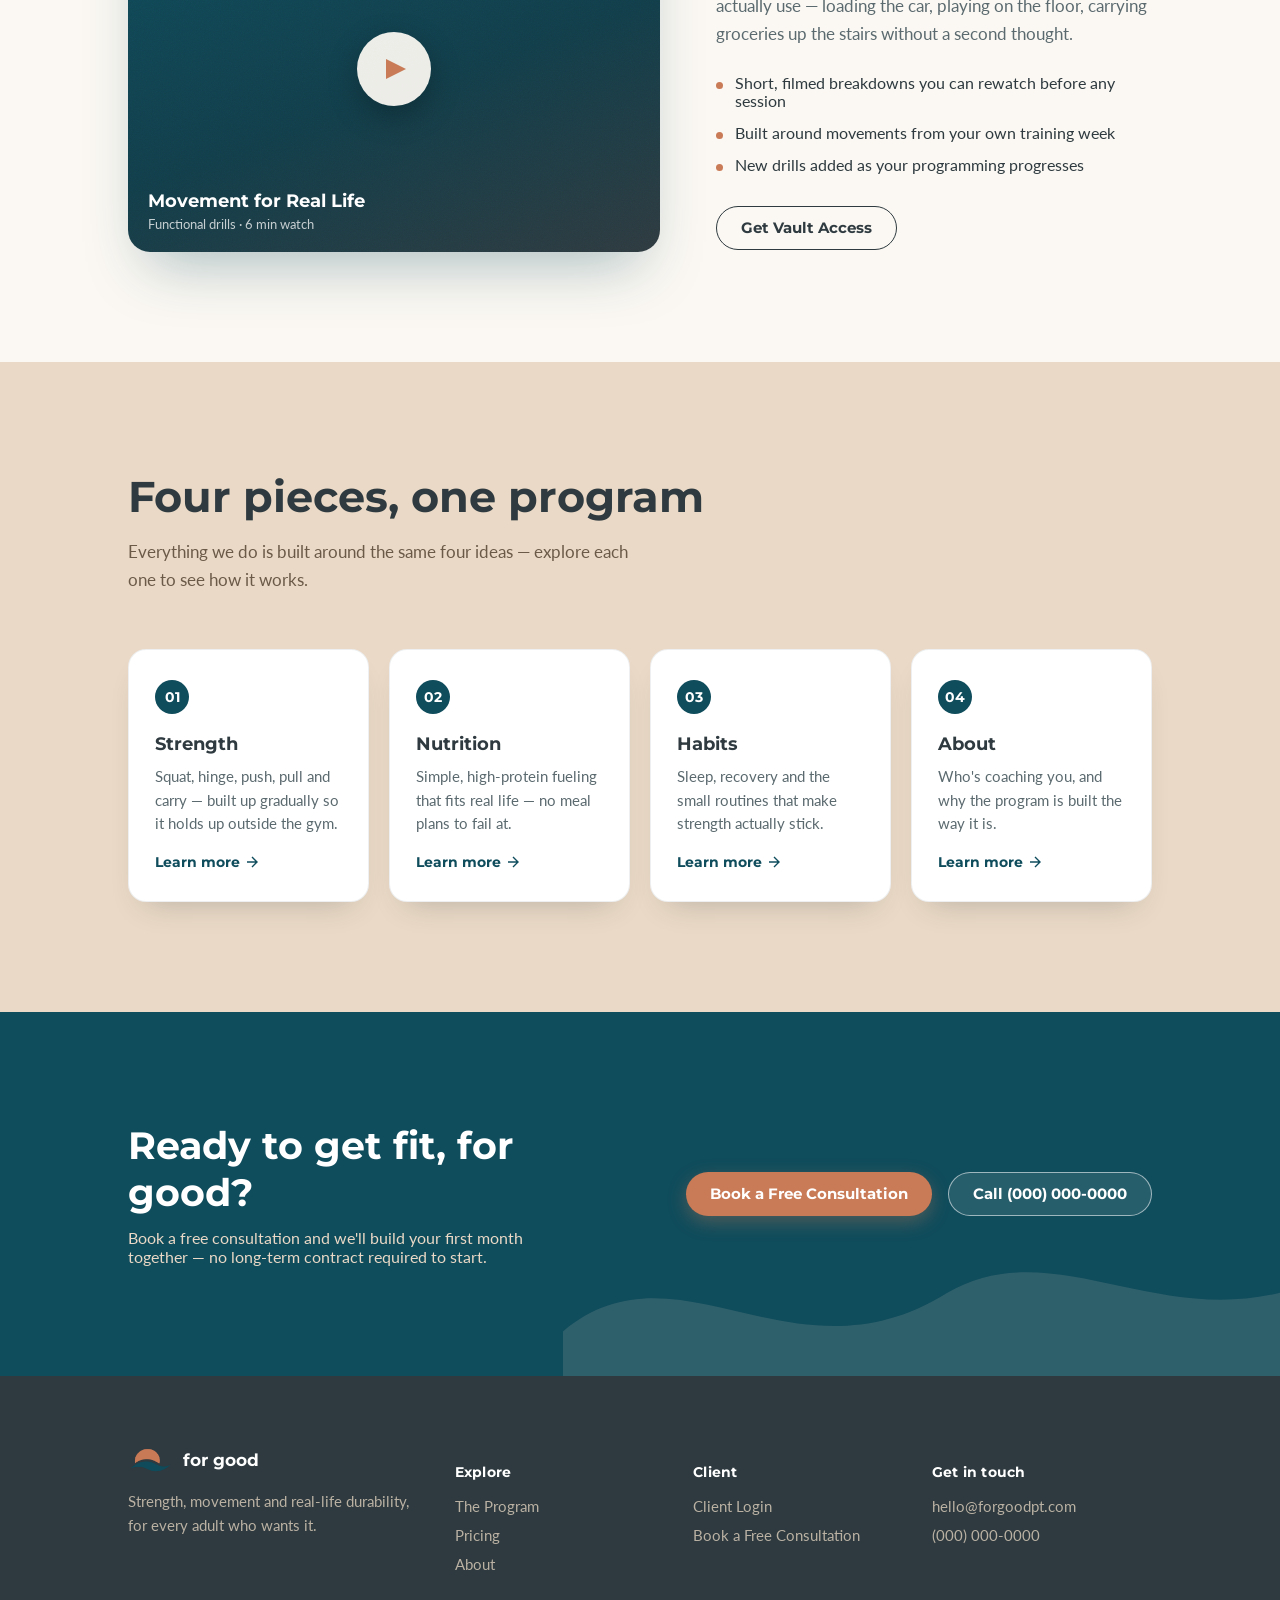
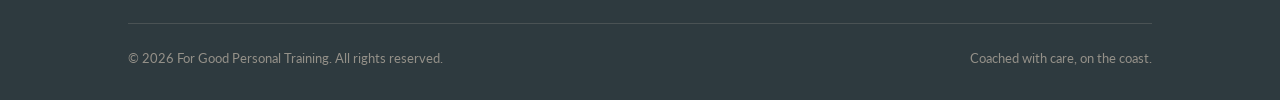
==== commit e3607142: "Add files via upload" ====
--- a/index.html
+++ b/index.html
@@ -19,15 +19,13 @@
         <span>for good<small>PERSONAL TRAINING</small></span>
       </a>
       <ul class="nav-links">
-        <li><a href="strength.html">Strength</a></li>
-        <li><a href="nutrition.html">Nutrition</a></li>
-        <li><a href="habits.html">Habits</a></li>
+        <li><a href="program.html">The Program</a></li>
         <li><a href="pricing.html">Pricing</a></li>
-        <li><a href="about.html">About Us</a></li>
+        <li><a href="about.html">About</a></li>
       </ul>
       <div class="nav-right">
         <a href="#login" class="link-quiet">Client Login</a>
-        <a href="#register" class="btn btn-clay">Register Online</a>
+        <a href="consultation.html" class="btn btn-clay">Book a Free Consultation</a>
         <button class="nav-toggle" aria-label="Toggle menu" aria-expanded="false" aria-controls="mobile-menu">
           <svg class="icon-menu" viewBox="0 0 24 24" fill="none"><path d="M3 6h18M3 12h18M3 18h18" stroke="currentColor" stroke-width="2" stroke-linecap="round"/></svg>
           <svg class="icon-close" viewBox="0 0 24 24" fill="none"><path d="M4 4l16 16M20 4L4 20" stroke="currentColor" stroke-width="2" stroke-linecap="round"/></svg>
@@ -35,14 +33,12 @@
       </div>
     </div>
     <div class="mobile-menu" id="mobile-menu">
-      <a href="strength.html">Strength</a>
-      <a href="nutrition.html">Nutrition</a>
-      <a href="habits.html">Habits</a>
+      <a href="program.html">The Program</a>
       <a href="pricing.html">Pricing</a>
-      <a href="about.html">About Us</a>
+      <a href="about.html">About</a>
       <div class="mobile-actions">
         <a href="#login" class="link-quiet-mobile">Client Login</a>
-        <a href="#register" class="btn btn-clay">Register Online</a>
+        <a href="consultation.html" class="btn btn-clay">Book a Free Consultation</a>
       </div>
     </div>
   </nav>
@@ -56,7 +52,7 @@
       <h1>Get fit. For good.</h1>
       <p class="hero-sub">Strength, movement, and real&#8209;life durability &mdash; coaching built for adults who want the energy to show up strong, every day, for the people who need them.</p>
       <div class="hero-ctas">
-        <a href="#register" class="btn btn-clay">Start Coaching</a>
+        <a href="consultation.html" class="btn btn-clay">Book a Free Consultation</a>
         <a href="#vault" class="btn btn-dark">
           <span class="play-ico"><svg viewBox="0 0 10 10"><polygon points="0,0 10,5 0,10" fill="#0F4C5C"/></svg></span>
           Watch Video Vault
@@ -107,7 +103,7 @@
           <li><span class="dot"></span>Built around movements from your own training week</li>
           <li><span class="dot"></span>New drills added as your programming progresses</li>
         </ul>
-        <a href="#register" class="btn btn-outline">Get Vault Access</a>
+        <a href="consultation.html" class="btn btn-outline">Get Vault Access</a>
       </div>
     </div>
   </section>
@@ -120,19 +116,19 @@
         <p>Everything we do is built around the same four ideas &mdash; explore each one to see how it works.</p>
       </div>
       <div class="explore-grid">
-        <a href="strength.html" class="explore-card">
+        <a href="program.html#strength" class="explore-card">
           <span class="num">01</span>
           <h3>Strength</h3>
           <p>Squat, hinge, push, pull and carry &mdash; built up gradually so it holds up outside the gym.</p>
           <span class="go">Learn more <svg viewBox="0 0 12 12"><path d="M1,6 L11,6 M6,1 L11,6 L6,11" stroke="currentColor" stroke-width="1.4" fill="none"/></svg></span>
         </a>
-        <a href="nutrition.html" class="explore-card">
+        <a href="program.html#nutrition" class="explore-card">
           <span class="num">02</span>
           <h3>Nutrition</h3>
           <p>Simple, high-protein fueling that fits real life &mdash; no meal plans to fail at.</p>
           <span class="go">Learn more <svg viewBox="0 0 12 12"><path d="M1,6 L11,6 M6,1 L11,6 L6,11" stroke="currentColor" stroke-width="1.4" fill="none"/></svg></span>
         </a>
-        <a href="habits.html" class="explore-card">
+        <a href="program.html#habits" class="explore-card">
           <span class="num">03</span>
           <h3>Habits</h3>
           <p>Sleep, recovery and the small routines that make strength actually stick.</p>
@@ -140,7 +136,7 @@
         </a>
         <a href="about.html" class="explore-card">
           <span class="num">04</span>
-          <h3>About Us</h3>
+          <h3>About</h3>
           <p>Who's coaching you, and why the program is built the way it is.</p>
           <span class="go">Learn more <svg viewBox="0 0 12 12"><path d="M1,6 L11,6 M6,1 L11,6 L6,11" stroke="currentColor" stroke-width="1.4" fill="none"/></svg></span>
         </a>
@@ -149,18 +145,18 @@
   </section>
 
   <!-- ================= CTA BAND ================= -->
-  <section class="cta-band" id="register">
+  <section class="cta-band">
     <svg class="wave-deco" viewBox="0 0 400 200" aria-hidden="true">
       <path d="M0,120 C60,70 120,150 200,100 C260,65 320,130 400,90 L400,200 L0,200 Z" fill="#EAD9C6"/>
     </svg>
     <div class="wrap cta-inner">
       <div>
         <h2>Ready to get fit, for good?</h2>
-        <p>Book a short intro call and we'll build your first month together &mdash; no long-term contract required.</p>
+        <p>Book a free consultation and we'll build your first month together &mdash; no long-term contract required to start.</p>
       </div>
       <div class="cta-actions">
-        <a href="#" class="btn btn-clay">Register Online</a>
-        <a href="#" class="btn btn-dark">Book Intro Call</a>
+        <a href="consultation.html" class="btn btn-clay">Book a Free Consultation</a>
+        <a href="tel:+10000000000" class="btn btn-dark">Call (000) 000-0000</a>
       </div>
     </div>
   </section>
@@ -177,21 +173,18 @@
           <p>Strength, movement and real-life durability, for every adult who wants it.</p>
         </div>
         <div class="foot-col">
-          <h4>Program</h4>
+          <h4>Explore</h4>
           <ul>
-            <li><a href="strength.html">Strength</a></li>
-            <li><a href="nutrition.html">Nutrition</a></li>
-            <li><a href="habits.html">Habits</a></li>
+            <li><a href="program.html">The Program</a></li>
             <li><a href="pricing.html">Pricing</a></li>
-            <li><a href="about.html">About Us</a></li>
+            <li><a href="about.html">About</a></li>
           </ul>
         </div>
         <div class="foot-col">
           <h4>Client</h4>
           <ul>
             <li><a href="#login">Client Login</a></li>
-            <li><a href="#register">Register Online</a></li>
-            <li><a href="#">Book Intro Call</a></li>
+            <li><a href="consultation.html">Book a Free Consultation</a></li>
           </ul>
         </div>
         <div class="foot-col">
--- a/assets/styles.css
+++ b/assets/styles.css
@@ -61,7 +61,7 @@
 }
 .brand{display:flex; align-items:center; gap:10px;}
 .brand img{height:30px; width:auto;}
-.brand span{font-family:var(--font-head); font-weight:700; font-size:1.02rem; letter-spacing:0.01em; color:var(--driftwood);}
+.brand span{font-family:var(--font-head); font-weight:700; font-size:1.02rem; letter-spacing:0.01em; color:var(--driftwood); white-space:nowrap;}
 .brand small{display:block; font-family:var(--font-body); font-weight:400; font-size:0.62rem; letter-spacing:0.06em; color:var(--ocean-deep); margin-top:-2px;}
 
 .nav-links{display:flex; gap:34px; font-size:0.94rem; font-weight:600;}
@@ -78,6 +78,20 @@
 .link-quiet{font-size:0.9rem; font-weight:600; color:var(--ocean-deep); opacity:0.85;}
 .link-quiet:hover{opacity:1;}
 
+.nav-toggle{
+  display:none; background:none; border:none; cursor:pointer;
+  padding:6px; margin:-6px; color:var(--driftwood);
+  align-items:center; justify-content:center;
+}
+.nav-toggle svg{width:23px; height:23px; display:block;}
+.nav-toggle .icon-close{display:none;}
+.nav-toggle.is-open .icon-menu{display:none;}
+.nav-toggle.is-open .icon-close{display:block;}
+
+.mobile-menu{
+  display:none;
+}
+
 .btn{
   display:inline-flex; align-items:center; justify-content:center; gap:8px;
   font-family:var(--font-head); font-weight:700; font-size:0.92rem;
@@ -99,6 +113,11 @@
   background:transparent; color:var(--driftwood); border:1.5px solid var(--driftwood);
 }
 .btn-outline:hover{background:var(--driftwood); color:var(--white);}
+
+.btn-static{
+  background:transparent; border:1.5px dashed rgba(46,58,63,0.45); color:var(--driftwood);
+  cursor:default; pointer-events:none; opacity:0.8;
+}
 
 .play-ico{
   width:16px; height:16px; border-radius:50%; background:var(--white);
@@ -214,6 +233,21 @@
 .section-head{max-width:640px; margin-bottom:56px;}
 .section-head h2{font-size:clamp(1.9rem,3.4vw,2.7rem); font-weight:700; line-height:1.15;}
 .section-head p{margin-top:16px; font-size:1.08rem; color:#5b6a6f; line-height:1.6; max-width:52ch;}
+.section-eyebrow{
+  display:block; font-family:var(--font-head); font-weight:800; font-size:0.8rem;
+  letter-spacing:0.02em; color:var(--sunset-clay); margin-bottom:12px;
+}
+
+/* ---------- PROGRAM TABS (in-page quick nav on program.html) ---------- */
+.program-tabs{display:flex; gap:12px; flex-wrap:wrap; margin-top:32px;}
+.program-tabs a{
+  font-family:var(--font-head); font-weight:700; font-size:0.86rem;
+  padding:10px 22px; border-radius:100px;
+  background:rgba(255,255,255,0.1); color:var(--white);
+  border:1.5px solid rgba(255,255,255,0.45);
+  transition:background .2s ease, transform .18s ease;
+}
+.program-tabs a:hover{background:rgba(255,255,255,0.2); transform:translateY(-2px);}
 
 /* ---------- VIDEO VAULT ---------- */
 .vault{
@@ -393,13 +427,90 @@
   font-family:var(--font-head); font-weight:800; font-size:2.4rem; color:var(--driftwood);
 }
 .price-card .price-amount span{font-family:var(--font-body); font-weight:400; font-size:0.95rem; color:#5b6a6f;}
+.price-card .price-amount .price-was{
+  font-family:var(--font-body); font-weight:600; font-size:1.15rem; color:#9a8f83;
+  text-decoration:line-through; margin-right:2px;
+}
+.price-founding-note{
+  margin-top:10px; font-size:0.8rem; font-weight:700; color:var(--sunset-clay); line-height:1.4;
+}
 .price-card ul{margin-top:26px; display:flex; flex-direction:column; gap:13px; flex:1;}
 .price-card ul li{display:flex; gap:10px; font-size:0.94rem; color:var(--driftwood); align-items:flex-start; line-height:1.4;}
 .price-card ul li svg{width:15px; height:15px; margin-top:2px; flex:none; color:var(--seafoam);}
 .price-card .btn{margin-top:28px; width:100%;}
+.price-terms{
+  margin-top:14px; font-size:0.8rem; color:#5b6a6f; text-align:center;
+}
+.price-card-locked{
+  background:var(--sandy-shore); border-style:dashed;
+}
+.price-card-locked .price-sub{color:var(--ocean-deep); font-style:italic;}
 .pricing-note{
-  margin-top:36px; text-align:center; font-size:0.92rem; color:#5b6a6f;
-}
+  margin-top:28px; text-align:center; font-size:0.92rem; color:#5b6a6f;
+}
+
+/* ---------- PROGRAM ARC (temporary cost → permanent habit) ---------- */
+.program-arc{
+  margin-top:52px; display:flex; align-items:flex-start; gap:0;
+  max-width:820px; margin-left:auto; margin-right:auto;
+}
+.arc-stop{
+  flex:1; display:flex; flex-direction:column; gap:6px; text-align:center; padding:0 14px;
+}
+.arc-label{
+  font-family:var(--font-head); font-weight:800; font-size:0.72rem; letter-spacing:0.06em;
+  text-transform:uppercase; color:var(--sunset-clay);
+}
+.arc-stop-final .arc-label{color:var(--seafoam);}
+.arc-title{font-family:var(--font-head); font-weight:700; font-size:1.1rem; color:var(--driftwood);}
+.arc-desc{font-size:0.86rem; color:#5b6a6f; line-height:1.5;}
+.arc-line{
+  flex:0 0 auto; width:min(140px,14vw); height:2px; margin-top:9px; position:relative;
+  background:repeating-linear-gradient(to right, var(--seafoam) 0 8px, transparent 8px 14px);
+}
+.arc-line::after{
+  content:""; position:absolute; right:-2px; top:50%; width:8px; height:8px; border-radius:50%;
+  background:var(--seafoam); transform:translateY(-50%);
+}
+
+/* ---------- CONSULTATION FORM ---------- */
+.consult{background:var(--white);}
+.consult-grid{display:grid; grid-template-columns:0.85fr 1.15fr; gap:60px; align-items:start;}
+.consult-info h2{font-size:clamp(1.6rem,2.6vw,2rem); font-weight:700; margin-bottom:16px;}
+.consult-info p{color:#5b6a6f; font-size:1.05rem; line-height:1.7; margin-bottom:22px; max-width:50ch;}
+.consult-info .vault-list{margin-bottom:0;}
+
+.consult-form{
+  background:var(--cream); border:1px solid rgba(46,58,63,0.1); border-radius:22px;
+  padding:36px 34px; box-shadow:0 16px 30px -20px rgba(46,58,63,0.3);
+}
+.form-row{display:grid; grid-template-columns:1fr 1fr; gap:16px;}
+.form-field{display:flex; flex-direction:column; gap:8px; margin-bottom:20px;}
+.form-field label{font-family:var(--font-head); font-weight:700; font-size:0.86rem; color:var(--driftwood);}
+.form-field input, .form-field select, .form-field textarea{
+  font-family:var(--font-body); font-size:0.95rem; color:var(--driftwood);
+  background:var(--white); border:1.5px solid rgba(46,58,63,0.18); border-radius:10px;
+  padding:12px 14px; width:100%;
+}
+.form-field textarea{min-height:120px; resize:vertical;}
+.form-field input:focus, .form-field select:focus, .form-field textarea:focus{
+  outline:none; border-color:var(--ocean-deep); box-shadow:0 0 0 3px rgba(15,76,92,0.14);
+}
+.hp-field{position:absolute; left:-9999px; top:-9999px;}
+.consult-form .btn{width:100%; margin-top:4px;}
+.form-note{margin-top:16px; font-size:0.8rem; color:#5b6a6f; text-align:center;}
+.form-success{
+  display:none; background:var(--seafoam); color:var(--driftwood);
+  border-radius:14px; padding:18px 20px; margin-bottom:22px; font-weight:600; font-size:0.95rem;
+}
+.form-success.show{display:block;}
+.form-hide{display:none;}
+
+.consult-setup-note{
+  background:var(--sandy-shore); border:1px dashed var(--sunset-clay); border-radius:14px;
+  padding:16px 18px; margin-bottom:26px; font-size:0.86rem; color:var(--driftwood); line-height:1.55;
+}
+.consult-setup-note strong{color:var(--sunset-clay);}
 
 /* ---------- FAQ ---------- */
 .faq{background:var(--white);}
@@ -414,18 +525,53 @@
 /* ---------- RESPONSIVE ---------- */
 @media (max-width:920px){
   .nav-links{display:none;}
-  .vault-grid, .split-grid, .split-grid.reverse{grid-template-columns:1fr; gap:40px;}
+  .nav-right .link-quiet{display:none;}
+  .nav-toggle{display:inline-flex;}
+  .mobile-menu{
+    display:block;
+    max-width:var(--max); margin:10px auto 0; padding:0 20px;
+    max-height:0; opacity:0; overflow:hidden;
+    background:rgba(251,248,243,0.98);
+    backdrop-filter:blur(14px) saturate(140%);
+    -webkit-backdrop-filter:blur(14px) saturate(140%);
+    border:1px solid rgba(46,58,63,0.08);
+    border-radius:22px;
+    transition:max-height .35s ease, opacity .3s ease, padding .35s ease, margin .35s ease;
+  }
+  .mobile-menu.open{
+    max-height:420px; opacity:1; padding:14px 20px 20px;
+    box-shadow:0 20px 40px rgba(15,76,92,0.15);
+  }
+  .mobile-menu a{
+    display:block; padding:13px 4px; font-family:var(--font-head); font-weight:600; font-size:1.02rem;
+    color:var(--driftwood); border-bottom:1px solid rgba(46,58,63,0.08);
+  }
+  .mobile-menu a[aria-current="page"]{color:var(--ocean-deep);}
+  .mobile-menu .mobile-actions{display:flex; flex-direction:column; gap:12px; margin-top:16px;}
+  .mobile-menu .mobile-actions .link-quiet-mobile{
+    border-bottom:none; text-align:center; font-weight:600; color:var(--ocean-deep); padding:8px 4px;
+  }
+  .mobile-menu .mobile-actions .btn{
+    width:100%; display:flex; align-items:center; justify-content:center;
+    border-bottom:none; color:var(--white);
+  }
+  .vault-grid, .split-grid, .split-grid.reverse, .consult-grid{grid-template-columns:1fr; gap:40px;}
+  .form-row{grid-template-columns:1fr;}
   .split-grid.reverse .split-figure{order:0;}
   .foot-top{grid-template-columns:1fr 1fr; gap:32px;}
   .explore-grid{grid-template-columns:repeat(2,1fr);}
   .feature-rows{grid-template-columns:1fr;}
   .pricing-grid{grid-template-columns:1fr; max-width:420px; margin:0 auto;}
   .price-card.featured{transform:none;}
+  .program-arc{flex-direction:column; gap:20px; align-items:stretch;}
+  .arc-line{width:2px; height:34px; margin:0 auto; background:repeating-linear-gradient(to bottom, var(--seafoam) 0 8px, transparent 8px 14px);}
+  .arc-line::after{right:auto; left:50%; top:auto; bottom:-2px; transform:translate(-50%,0);}
 }
 @media (max-width:600px){
   .foot-top{grid-template-columns:1fr;}
   .cta-inner{flex-direction:column; align-items:flex-start;}
   .link-quiet{display:none;}
+  .nav-right .btn-clay{display:none;}
   section{padding:80px var(--edge);}
   .quote-section{padding:90px var(--edge) 80px;}
   .explore-grid{grid-template-columns:1fr;}
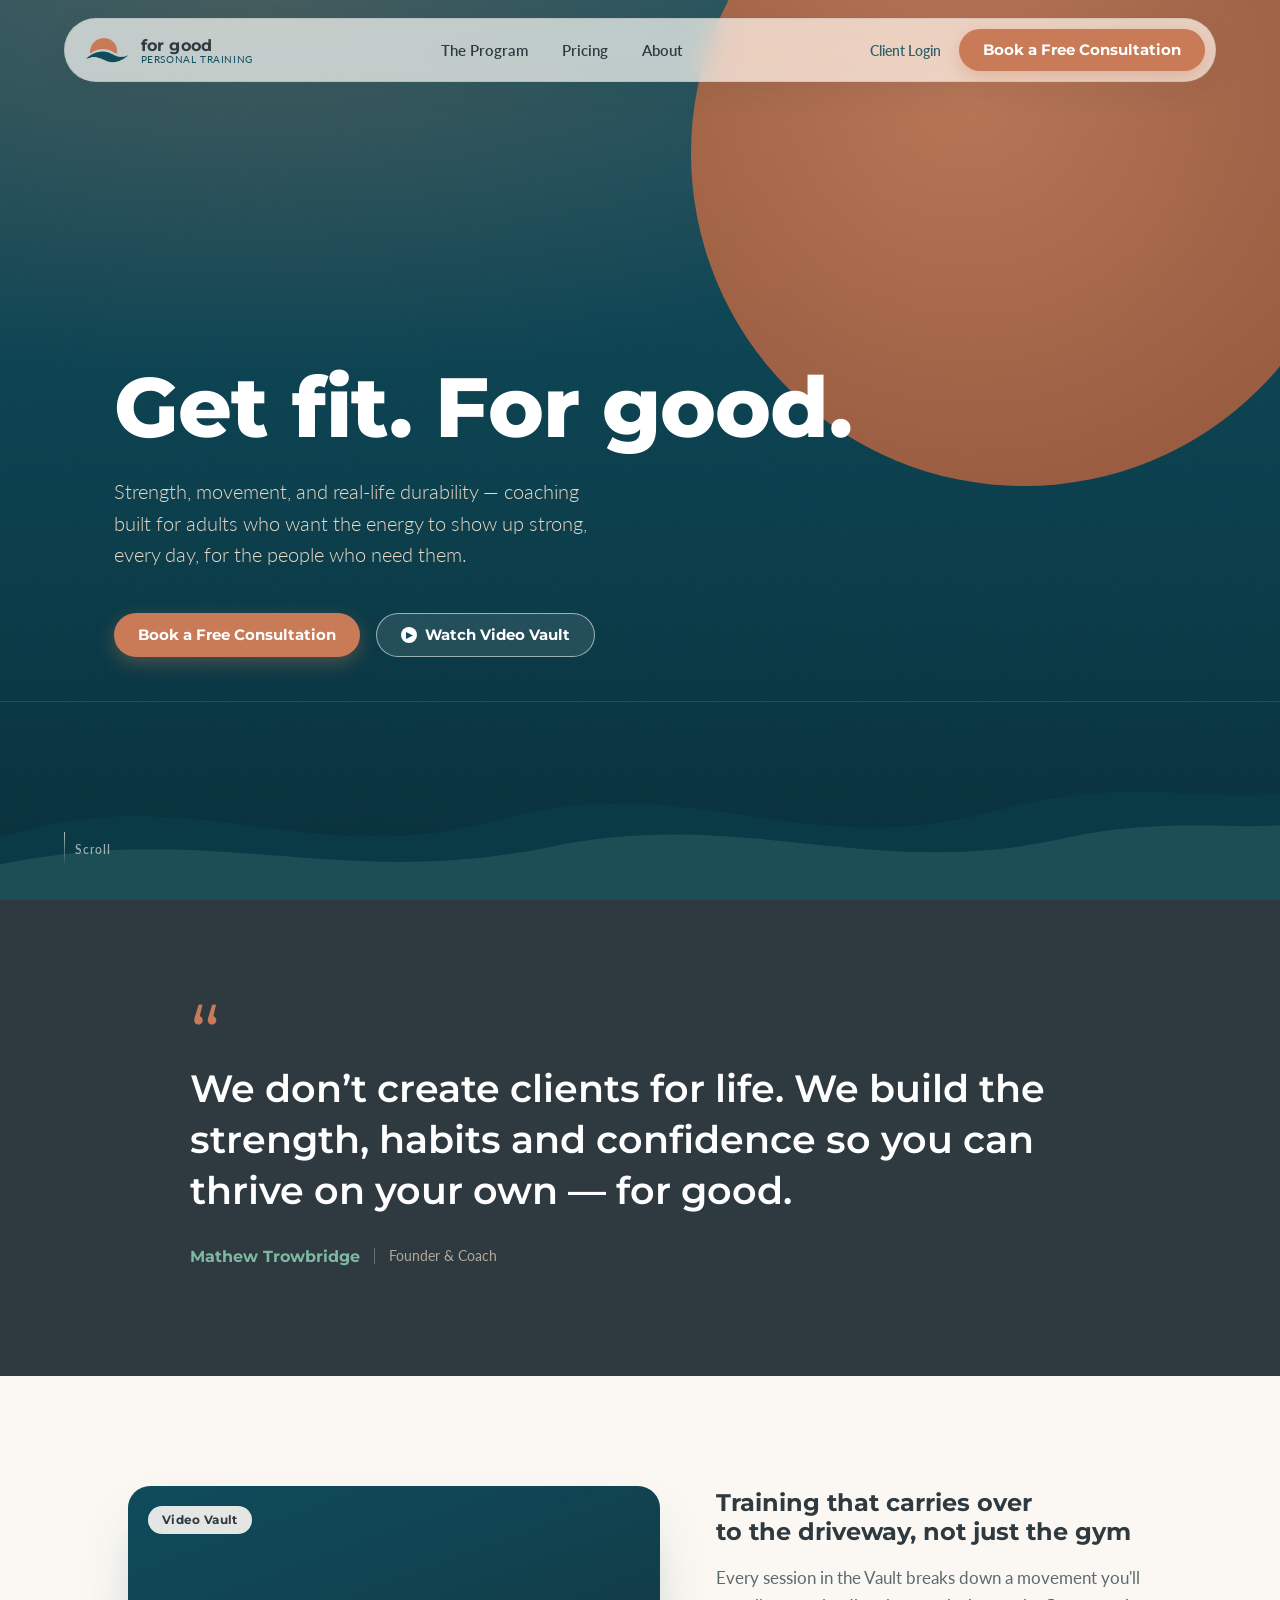
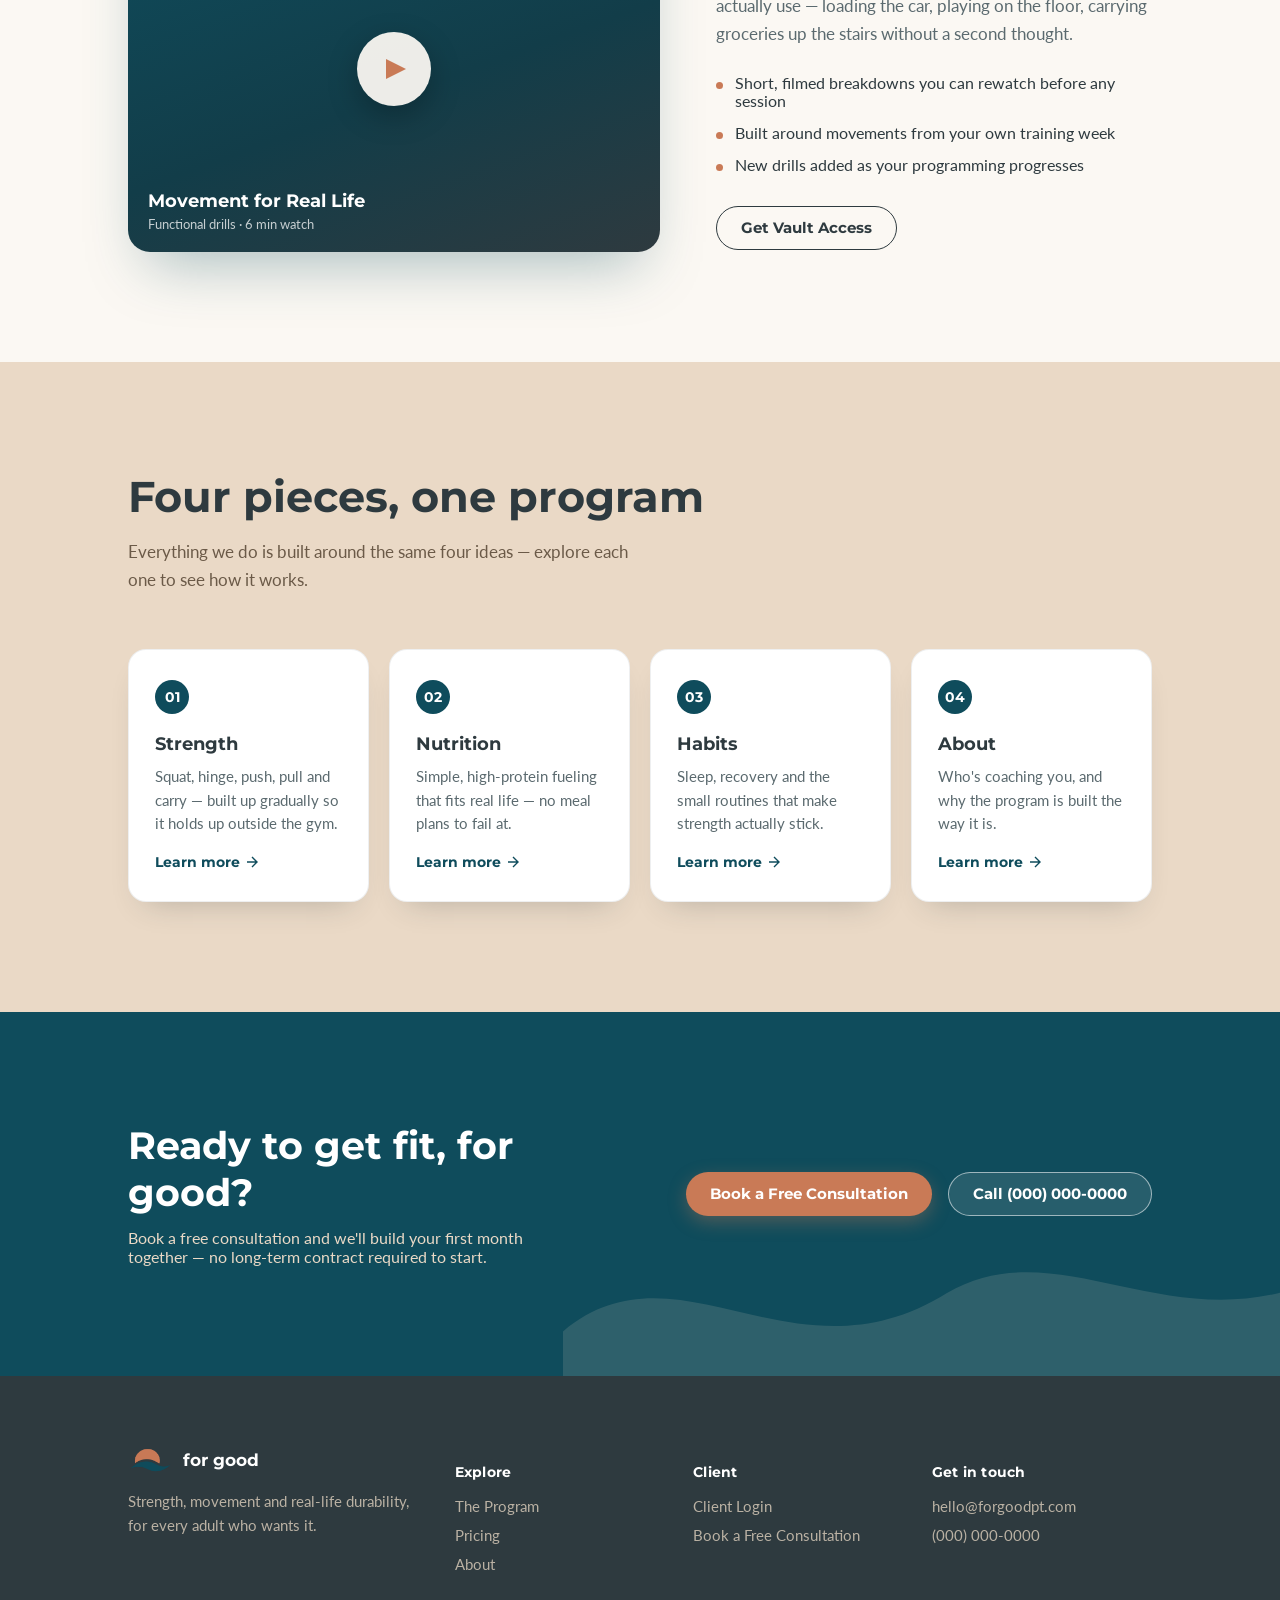
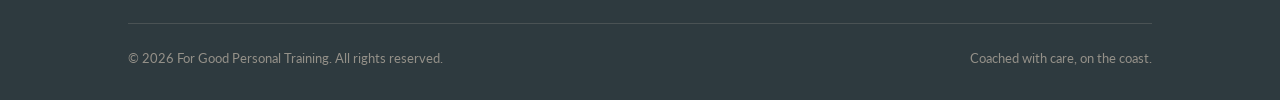
==== commit 29351487: "Add files via upload" ====
--- a/index.html
+++ b/index.html
@@ -4,10 +4,28 @@
 <meta charset="UTF-8">
 <meta name="viewport" content="width=device-width, initial-scale=1.0">
 <title>for good — Personal Training</title>
+<meta name="description" content="Strength, movement and real-life durability — personal training coaching for adults who want the energy to show up strong, every day. Book a free consultation.">
+
+<!-- Open Graph / Link Preview -->
+<meta property="og:type" content="website">
+<meta property="og:site_name" content="For Good Personal Training">
+<meta property="og:url" content="https://forgood.fit/">
+<meta property="og:title" content="for good — Personal Training">
+<meta property="og:description" content="Strength, movement and real-life durability — personal training coaching for adults who want the energy to show up strong, every day. Book a free consultation.">
+<meta property="og:image" content="https://forgood.fit/assets/og-image.png">
+<meta property="og:image:width" content="1200">
+<meta property="og:image:height" content="630">
+
+<!-- Twitter Card -->
+<meta name="twitter:card" content="summary_large_image">
+<meta name="twitter:title" content="for good — Personal Training">
+<meta name="twitter:description" content="Strength, movement and real-life durability — personal training coaching for adults who want the energy to show up strong, every day. Book a free consultation.">
+<meta name="twitter:image" content="https://forgood.fit/assets/og-image.png">
+
 <link rel="preconnect" href="https://fonts.googleapis.com">
 <link rel="preconnect" href="https://fonts.gstatic.com" crossorigin>
 <link href="https://fonts.googleapis.com/css2?family=Montserrat:wght@500;600;700;800&family=Lato:ital,wght@0,300;0,400;0,700;1,400&display=swap" rel="stylesheet">
-<link rel="stylesheet" href="assets/styles.css">
+<link rel="stylesheet" href="assets/styles.css?v=2">
 </head>
 <body>
 
--- a/assets/styles.css
+++ b/assets/styles.css
@@ -473,6 +473,44 @@
   background:var(--seafoam); transform:translateY(-50%);
 }
 
+/* ---------- MEMBER JOURNEY ---------- */
+.journey{background:var(--cream);}
+.journey-steps{display:flex; flex-direction:column; max-width:760px; margin:0 auto;}
+.journey-step{display:flex; gap:24px; padding-bottom:40px; position:relative;}
+.journey-step:last-child{padding-bottom:0;}
+.journey-step:not(:last-child)::before{
+  content:""; position:absolute; left:20px; top:40px; bottom:0; width:2px; background:rgba(46,58,63,0.15);
+}
+.journey-step .marker{
+  flex:none; width:40px; height:40px; border-radius:50%; background:var(--ocean-deep); color:var(--white);
+  display:flex; align-items:center; justify-content:center; font-family:var(--font-head); font-weight:800; font-size:0.95rem;
+  position:relative; z-index:2;
+}
+.journey-step.is-milestone .marker{background:var(--sunset-clay);}
+.journey-step .content{flex:1; padding-top:4px;}
+.journey-step h3{font-size:1.1rem; font-weight:700; margin-bottom:6px;}
+.journey-step p{font-size:0.95rem; color:#5b6a6f; line-height:1.6; max-width:56ch;}
+.journey-step .badges{display:flex; gap:8px; margin-top:12px; flex-wrap:wrap;}
+.journey-badge{
+  font-family:var(--font-head); font-weight:700; font-size:0.68rem; letter-spacing:0.03em; text-transform:uppercase;
+  padding:5px 11px; border-radius:100px; white-space:nowrap;
+}
+.journey-badge.no-charge{background:var(--seafoam); color:var(--driftwood);}
+.journey-badge.first-charge{background:var(--sunset-clay); color:var(--white);}
+.journey-badge.recurring{background:var(--ocean-deep); color:var(--white);}
+.journey-badge.tier-note{background:var(--sandy-shore); color:var(--driftwood);}
+
+.journey-callout{
+  max-width:760px; margin:56px auto 0; background:var(--driftwood); color:var(--sandy-shore);
+  border-radius:18px; padding:28px 30px; display:flex; gap:20px; align-items:flex-start;
+}
+.journey-callout .icon{
+  flex:none; width:36px; height:36px; border-radius:50%; background:var(--sunset-clay);
+  display:flex; align-items:center; justify-content:center; color:var(--white); font-weight:800; font-family:var(--font-head);
+}
+.journey-callout h3{color:var(--white); font-size:1rem; margin-bottom:6px;}
+.journey-callout p{font-size:0.92rem; line-height:1.6; color:rgba(234,217,198,0.85);}
+
 /* ---------- CONSULTATION FORM ---------- */
 .consult{background:var(--white);}
 .consult-grid{display:grid; grid-template-columns:0.85fr 1.15fr; gap:60px; align-items:start;}
@@ -498,19 +536,25 @@
 }
 .hp-field{position:absolute; left:-9999px; top:-9999px;}
 .consult-form .btn{width:100%; margin-top:4px;}
+.consult-form .btn[disabled]{opacity:0.6; cursor:not-allowed;}
 .form-note{margin-top:16px; font-size:0.8rem; color:#5b6a6f; text-align:center;}
-.form-success{
-  display:none; background:var(--seafoam); color:var(--driftwood);
-  border-radius:14px; padding:18px 20px; margin-bottom:22px; font-weight:600; font-size:0.95rem;
-}
-.form-success.show{display:block;}
-.form-hide{display:none;}
-
-.consult-setup-note{
-  background:var(--sandy-shore); border:1px dashed var(--sunset-clay); border-radius:14px;
-  padding:16px 18px; margin-bottom:26px; font-size:0.86rem; color:var(--driftwood); line-height:1.55;
-}
-.consult-setup-note strong{color:var(--sunset-clay);}
+
+/* Formspree AJAX hooks: empty by default, library fills them on submit/response */
+[data-fs-success]:empty, [data-fs-error]:empty{display:none;}
+[data-fs-success]:not(:empty){
+  display:block; background:var(--seafoam); color:var(--driftwood);
+  border-radius:14px; padding:16px 18px; margin-bottom:22px; font-weight:600; font-size:0.95rem;
+}
+.consult-form > [data-fs-error]:not(:empty){
+  display:block; background:#F6DCD3; color:#8a3a24; border:1px solid var(--sunset-clay);
+  border-radius:12px; padding:14px 16px; margin-bottom:18px; font-size:0.88rem; font-weight:600;
+}
+.form-field [data-fs-error]:not(:empty){
+  display:block; color:#b3492f; font-size:0.8rem; margin-top:-2px;
+}
+.form-field input[aria-invalid="true"], .form-field select[aria-invalid="true"], .form-field textarea[aria-invalid="true"]{
+  border-color:#b3492f;
+}
 
 /* ---------- FAQ ---------- */
 .faq{background:var(--white);}
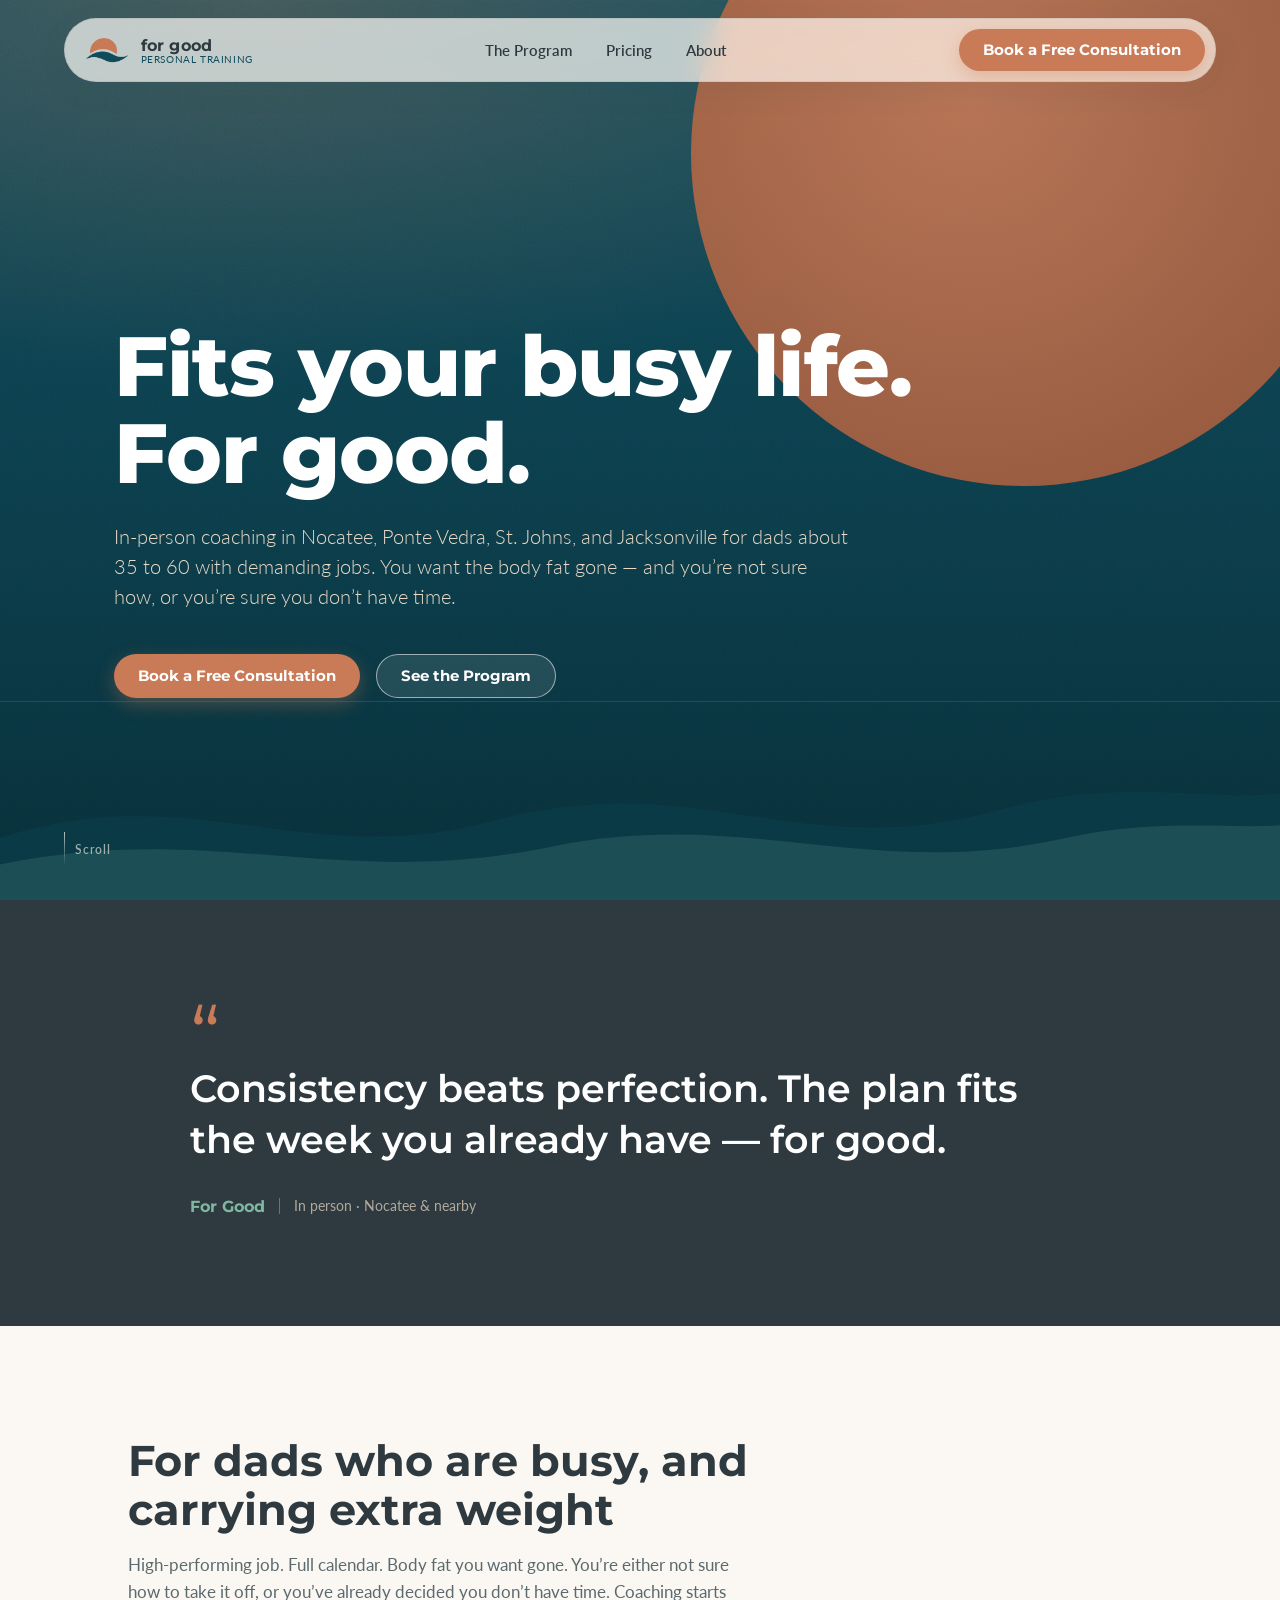
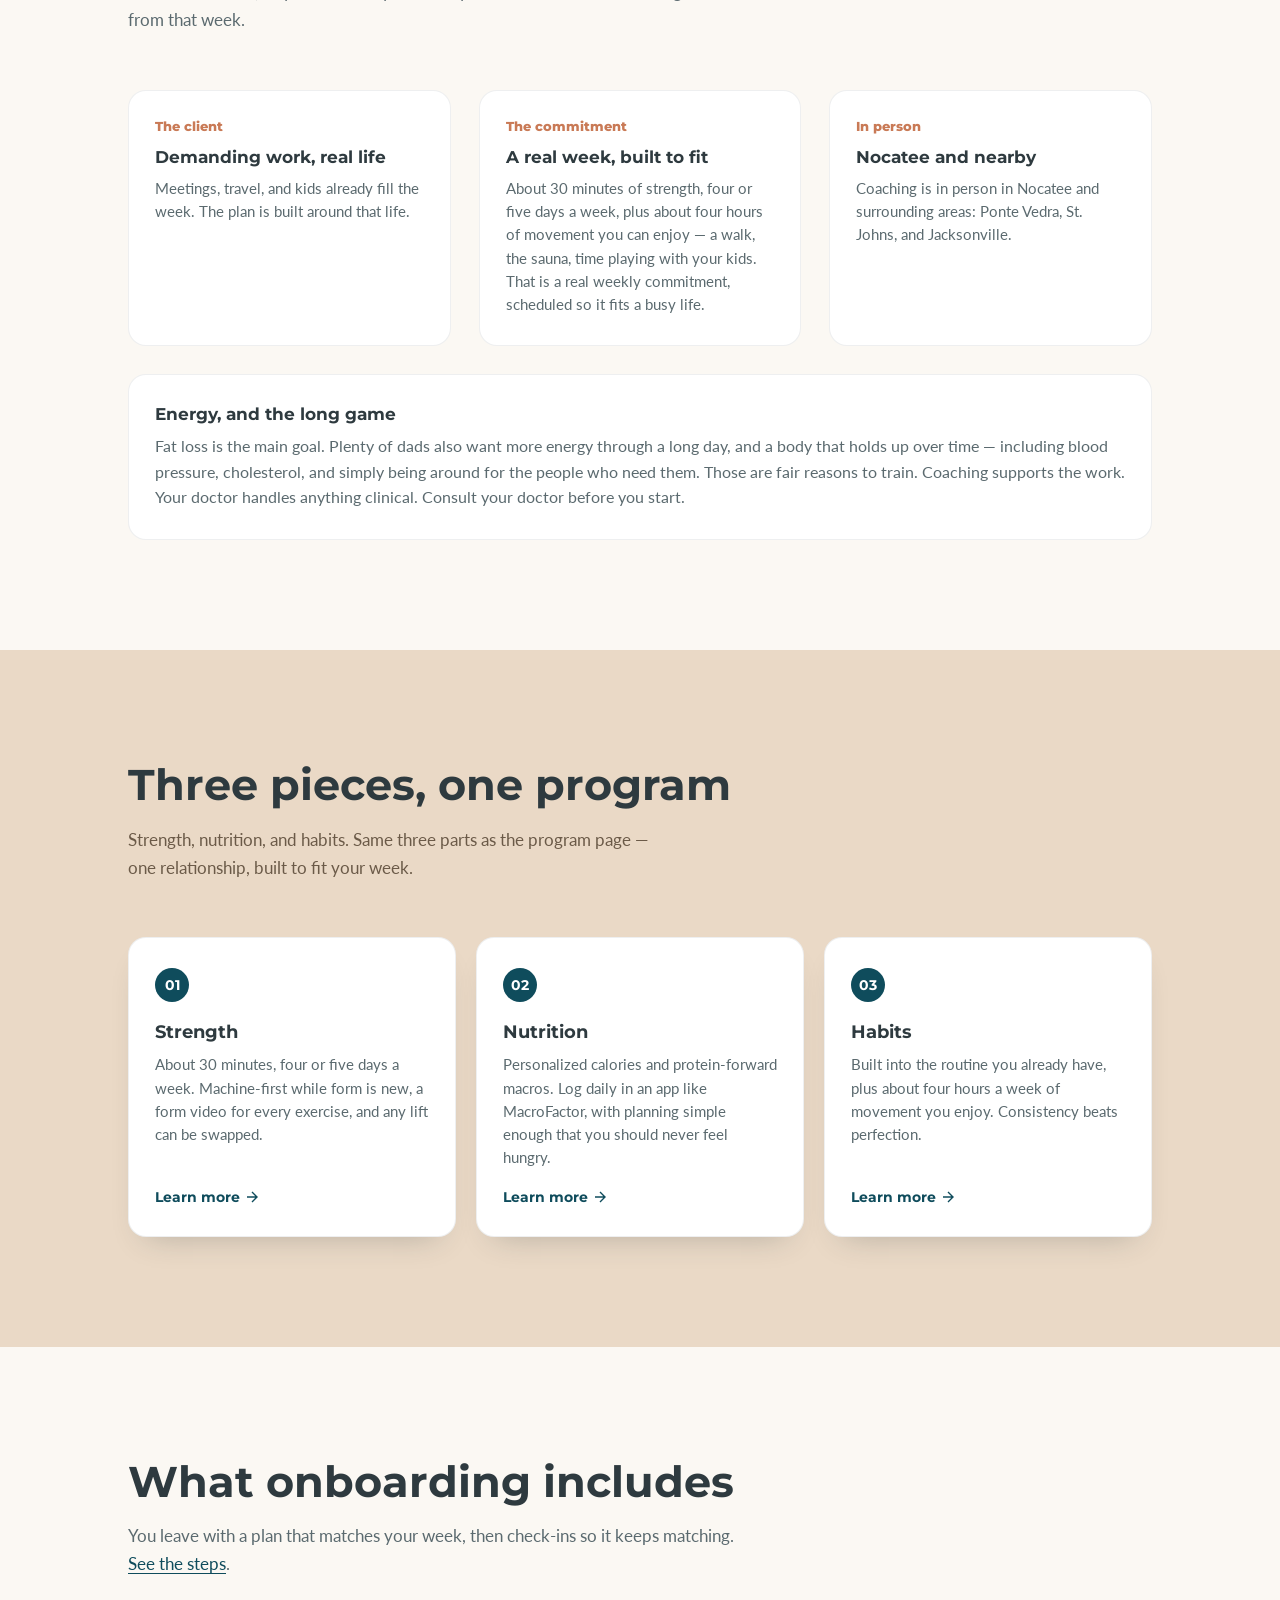
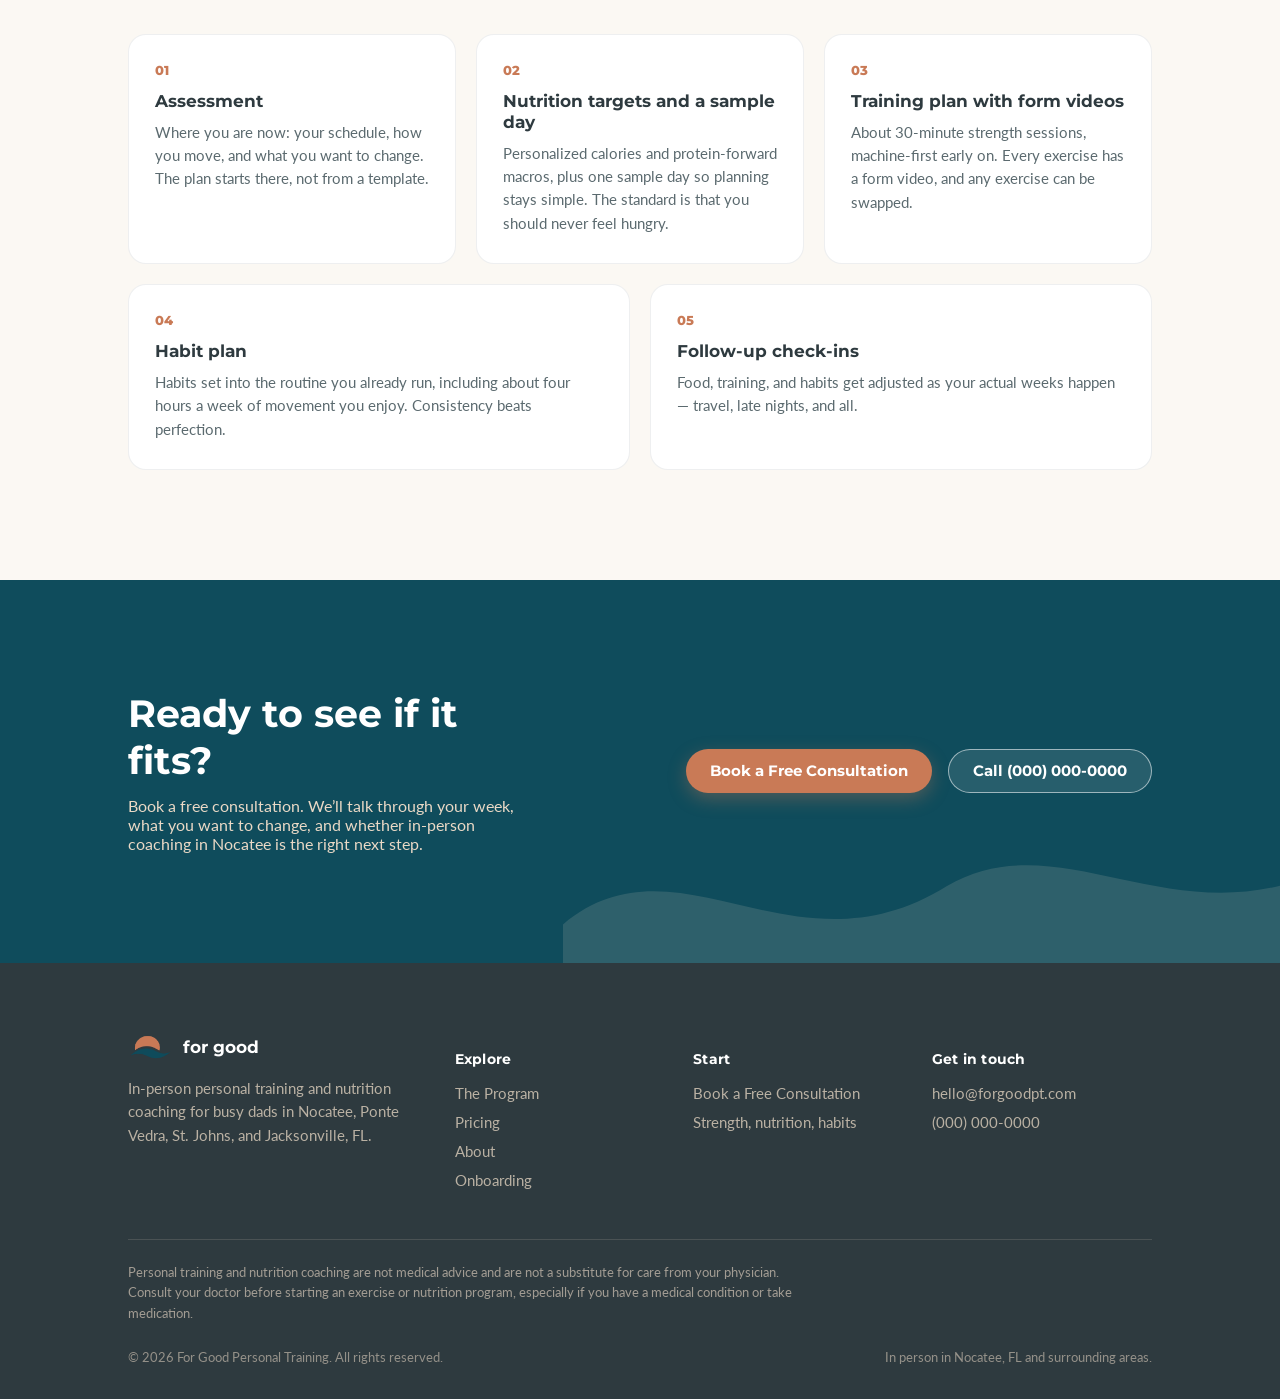
==== commit 9f6f70fa: "Rewrite For Good copy for busy dads and local search. Describe in-person strength, nutrition, and ha" ====
--- a/index.html
+++ b/index.html
@@ -3,29 +3,64 @@
 <head>
 <meta charset="UTF-8">
 <meta name="viewport" content="width=device-width, initial-scale=1.0">
-<title>for good — Personal Training</title>
-<meta name="description" content="Strength, movement and real-life durability — personal training coaching for adults who want the energy to show up strong, every day. Book a free consultation.">
+<title>Personal Trainer for Busy Dads | Nocatee &amp; Ponte Vedra, FL | For Good</title>
+<meta name="description" content="In-person personal training and nutrition coaching for busy dads in Nocatee, Ponte Vedra, St. Johns, and Jacksonville, FL. Strength, macros, and habits that fit your week.">
+<link rel="canonical" href="https://forgood.fit/">
 
 <!-- Open Graph / Link Preview -->
 <meta property="og:type" content="website">
 <meta property="og:site_name" content="For Good Personal Training">
 <meta property="og:url" content="https://forgood.fit/">
-<meta property="og:title" content="for good — Personal Training">
-<meta property="og:description" content="Strength, movement and real-life durability — personal training coaching for adults who want the energy to show up strong, every day. Book a free consultation.">
+<meta property="og:title" content="Personal Trainer for Busy Dads | Nocatee &amp; Ponte Vedra, FL | For Good">
+<meta property="og:description" content="In-person personal training and nutrition coaching for busy dads in Nocatee, Ponte Vedra, St. Johns, and Jacksonville, FL. Strength, macros, and habits that fit your week.">
 <meta property="og:image" content="https://forgood.fit/assets/og-image.png">
 <meta property="og:image:width" content="1200">
 <meta property="og:image:height" content="630">
 
 <!-- Twitter Card -->
 <meta name="twitter:card" content="summary_large_image">
-<meta name="twitter:title" content="for good — Personal Training">
-<meta name="twitter:description" content="Strength, movement and real-life durability — personal training coaching for adults who want the energy to show up strong, every day. Book a free consultation.">
+<meta name="twitter:title" content="Personal Trainer for Busy Dads | Nocatee &amp; Ponte Vedra, FL | For Good">
+<meta name="twitter:description" content="In-person personal training and nutrition coaching for busy dads in Nocatee, Ponte Vedra, St. Johns, and Jacksonville, FL. Strength, macros, and habits that fit your week.">
 <meta name="twitter:image" content="https://forgood.fit/assets/og-image.png">
+
+<!--
+  LocalBusiness JSON-LD. Unknown fields are omitted on purpose:
+  telephone, email, streetAddress, postalCode, geo, openingHours, priceRange, sameAs, hasCredential.
+  TODO(mathew): Add telephone only after the real number replaces (000) 000-0000.
+  TODO(mathew): Add email only after you confirm forgoodpt.com vs forgood.fit.
+  TODO(mathew): Do not add credentials. NASM CPT and Nutrition Coach are not earned yet.
+-->
+<script type="application/ld+json">
+{
+  "@context": "https://schema.org",
+  "@type": "LocalBusiness",
+  "name": "For Good Personal Training",
+  "url": "https://forgood.fit/",
+  "image": "https://forgood.fit/assets/og-image.png",
+  "description": "In-person personal training and nutrition coaching for busy dads in Nocatee, Ponte Vedra, St. Johns, and Jacksonville, Florida.",
+  "address": {
+    "@type": "PostalAddress",
+    "addressLocality": "Nocatee",
+    "addressRegion": "FL",
+    "addressCountry": "US"
+  },
+  "areaServed": [
+    "Nocatee, FL",
+    "Ponte Vedra, FL",
+    "St. Johns, FL",
+    "Jacksonville, FL"
+  ],
+  "founder": {
+    "@type": "Person",
+    "name": "Mathew Trowbridge"
+  }
+}
+</script>
 
 <link rel="preconnect" href="https://fonts.googleapis.com">
 <link rel="preconnect" href="https://fonts.gstatic.com" crossorigin>
 <link href="https://fonts.googleapis.com/css2?family=Montserrat:wght@500;600;700;800&family=Lato:ital,wght@0,300;0,400;0,700;1,400&display=swap" rel="stylesheet">
-<link rel="stylesheet" href="assets/styles.css?v=2">
+<link rel="stylesheet" href="assets/styles.css?v=3">
 </head>
 <body>
 
@@ -42,7 +77,6 @@
         <li><a href="about.html">About</a></li>
       </ul>
       <div class="nav-right">
-        <a href="#login" class="link-quiet">Client Login</a>
         <a href="consultation.html" class="btn btn-clay">Book a Free Consultation</a>
         <button class="nav-toggle" aria-label="Toggle menu" aria-expanded="false" aria-controls="mobile-menu">
           <svg class="icon-menu" viewBox="0 0 24 24" fill="none"><path d="M3 6h18M3 12h18M3 18h18" stroke="currentColor" stroke-width="2" stroke-linecap="round"/></svg>
@@ -55,7 +89,6 @@
       <a href="pricing.html">Pricing</a>
       <a href="about.html">About</a>
       <div class="mobile-actions">
-        <a href="#login" class="link-quiet-mobile">Client Login</a>
         <a href="consultation.html" class="btn btn-clay">Book a Free Consultation</a>
       </div>
     </div>
@@ -67,14 +100,11 @@
     <div class="hero-horizon" aria-hidden="true"></div>
 
     <div class="hero-content">
-      <h1>Get fit. For good.</h1>
-      <p class="hero-sub">Strength, movement, and real&#8209;life durability &mdash; coaching built for adults who want the energy to show up strong, every day, for the people who need them.</p>
+      <h1>Fits your <br class="mobile-only">busy life.<br>For good.</h1>
+      <p class="hero-sub">In-person coaching in Nocatee, Ponte Vedra, St. Johns, and Jacksonville for dads about 35 to 60 with demanding jobs. You want the body fat gone &mdash; and you&rsquo;re not sure how, or you&rsquo;re sure you don&rsquo;t have time.</p>
       <div class="hero-ctas">
         <a href="consultation.html" class="btn btn-clay">Book a Free Consultation</a>
-        <a href="#vault" class="btn btn-dark">
-          <span class="play-ico"><svg viewBox="0 0 10 10"><polygon points="0,0 10,5 0,10" fill="#0F4C5C"/></svg></span>
-          Watch Video Vault
-        </a>
+        <a href="program.html" class="btn btn-dark">See the Program</a>
       </div>
     </div>
 
@@ -89,75 +119,112 @@
   </header>
 
   <!-- ================= QUOTE BREAK ================= -->
+  <!-- TODO(mathew): Brand line only — not a personal quotation. Swap in your own words if you want this signed. Do not add credentials. -->
   <section class="quote-section">
     <div class="quote-inner">
       <span class="quote-mark">&ldquo;</span>
-      <p class="quote">We don&rsquo;t create clients for life. We build the strength, habits and confidence so you can thrive on your own &mdash; for good.</p>
+      <p class="quote">Consistency beats perfection. The plan fits the week you already have &mdash; for good.</p>
       <div class="quote-sign">
-        <span class="name">Mathew Trowbridge</span>
-        <span class="role">Founder &amp; Coach</span>
-      </div>
-    </div>
-  </section>
-
-  <!-- ================= VIDEO VAULT ================= -->
-  <section class="vault" id="vault">
-    <div class="wrap vault-grid">
-      <div class="vault-card">
-        <div class="vault-tag">Video Vault</div>
-        <button class="vault-play" aria-label="Play preview">
-          <span class="disc"><svg viewBox="0 0 10 10"><polygon points="0,0 10,5 0,10" fill="#C97A56"/></svg></span>
-        </button>
-        <div class="vault-caption">
-          <div class="title">Movement for Real Life</div>
-          <div class="meta">Functional drills &middot; 6 min watch</div>
-        </div>
-      </div>
-      <div class="vault-copy">
-        <h2>Training that carries over<br>to the driveway, not just the gym</h2>
-        <p>Every session in the Vault breaks down a movement you'll actually use &mdash; loading the car, playing on the floor, carrying groceries up the stairs without a second thought.</p>
-        <ul class="vault-list">
-          <li><span class="dot"></span>Short, filmed breakdowns you can rewatch before any session</li>
-          <li><span class="dot"></span>Built around movements from your own training week</li>
-          <li><span class="dot"></span>New drills added as your programming progresses</li>
-        </ul>
-        <a href="consultation.html" class="btn btn-outline">Get Vault Access</a>
-      </div>
-    </div>
-  </section>
-
-  <!-- ================= EXPLORE THE PROGRAM ================= -->
-  <section class="explore">
+        <span class="name">For Good</span>
+        <span class="role">In person &middot; Nocatee &amp; nearby</span>
+      </div>
+    </div>
+  </section>
+
+  <!-- ================= WHO IT'S FOR ================= -->
+  <section class="feature-list" id="who">
+    <div class="wrap">
+      <div class="section-head wide">
+        <h2>For dads who are busy, and carrying extra weight</h2>
+        <p>High-performing job. Full calendar. Body fat you want gone. You&rsquo;re either not sure how to take it off, or you&rsquo;ve already decided you don&rsquo;t have time. Coaching starts from that week.</p>
+      </div>
+      <div class="feature-rows">
+        <div class="feature-row">
+          <div class="step">The client</div>
+          <h3>Demanding work, real life</h3>
+          <p>Meetings, travel, and kids already fill the week. The plan is built around that life.</p>
+        </div>
+        <div class="feature-row">
+          <div class="step">The commitment</div>
+          <h3>A real week, built to fit</h3>
+          <p>About 30 minutes of strength, four or five days a week, plus about four hours of movement you can enjoy &mdash; a walk, the sauna, time playing with your kids. That is a real weekly commitment, scheduled so it fits a busy life.</p>
+        </div>
+        <div class="feature-row">
+          <div class="step">In person</div>
+          <h3>Nocatee and nearby</h3>
+          <p>Coaching is in person in Nocatee and surrounding areas: Ponte Vedra, St. Johns, and Jacksonville.</p>
+        </div>
+      </div>
+      <div class="health-note">
+        <h3>Energy, and the long game</h3>
+        <p>Fat loss is the main goal. Plenty of dads also want more energy through a long day, and a body that holds up over time &mdash; including blood pressure, cholesterol, and simply being around for the people who need them. Those are fair reasons to train. Coaching supports the work. Your doctor handles anything clinical. Consult your doctor before you start.</p>
+      </div>
+    </div>
+  </section>
+
+  <!-- ================= THREE PILLARS ================= -->
+  <section class="explore" id="program">
     <div class="wrap">
       <div class="section-head">
-        <h2>Four pieces, one program</h2>
-        <p>Everything we do is built around the same four ideas &mdash; explore each one to see how it works.</p>
+        <h2>Three pieces, one program</h2>
+        <p>Strength, nutrition, and habits. Same three parts as the program page &mdash; one relationship, built to fit your week.</p>
       </div>
       <div class="explore-grid">
         <a href="program.html#strength" class="explore-card">
           <span class="num">01</span>
           <h3>Strength</h3>
-          <p>Squat, hinge, push, pull and carry &mdash; built up gradually so it holds up outside the gym.</p>
+          <p>About 30 minutes, four or five days a week. Machine-first while form is new, a form video for every exercise, and any lift can be swapped.</p>
           <span class="go">Learn more <svg viewBox="0 0 12 12"><path d="M1,6 L11,6 M6,1 L11,6 L6,11" stroke="currentColor" stroke-width="1.4" fill="none"/></svg></span>
         </a>
         <a href="program.html#nutrition" class="explore-card">
           <span class="num">02</span>
           <h3>Nutrition</h3>
-          <p>Simple, high-protein fueling that fits real life &mdash; no meal plans to fail at.</p>
+          <p>Personalized calories and protein-forward macros. Log daily in an app like MacroFactor, with planning simple enough that you should never feel hungry.</p>
           <span class="go">Learn more <svg viewBox="0 0 12 12"><path d="M1,6 L11,6 M6,1 L11,6 L6,11" stroke="currentColor" stroke-width="1.4" fill="none"/></svg></span>
         </a>
         <a href="program.html#habits" class="explore-card">
           <span class="num">03</span>
           <h3>Habits</h3>
-          <p>Sleep, recovery and the small routines that make strength actually stick.</p>
+          <p>Built into the routine you already have, plus about four hours a week of movement you enjoy. Consistency beats perfection.</p>
           <span class="go">Learn more <svg viewBox="0 0 12 12"><path d="M1,6 L11,6 M6,1 L11,6 L6,11" stroke="currentColor" stroke-width="1.4" fill="none"/></svg></span>
         </a>
-        <a href="about.html" class="explore-card">
-          <span class="num">04</span>
-          <h3>About</h3>
-          <p>Who's coaching you, and why the program is built the way it is.</p>
-          <span class="go">Learn more <svg viewBox="0 0 12 12"><path d="M1,6 L11,6 M6,1 L11,6 L6,11" stroke="currentColor" stroke-width="1.4" fill="none"/></svg></span>
-        </a>
+      </div>
+    </div>
+  </section>
+
+  <!-- ================= ONBOARDING ================= -->
+  <section class="feature-list" id="onboarding">
+    <div class="wrap">
+      <div class="section-head wide">
+        <h2>What onboarding includes</h2>
+        <p>You leave with a plan that matches your week, then check-ins so it keeps matching. <a href="journey.html">See the steps</a>.</p>
+      </div>
+      <div class="onboard-grid">
+        <div class="feature-row">
+          <div class="step">01</div>
+          <h3>Assessment</h3>
+          <p>Where you are now: your schedule, how you move, and what you want to change. The plan starts there, not from a template.</p>
+        </div>
+        <div class="feature-row">
+          <div class="step">02</div>
+          <h3>Nutrition targets and a sample day</h3>
+          <p>Personalized calories and protein-forward macros, plus one sample day so planning stays simple. The standard is that you should never feel hungry.</p>
+        </div>
+        <div class="feature-row">
+          <div class="step">03</div>
+          <h3>Training plan with form videos</h3>
+          <p>About 30-minute strength sessions, machine-first early on. Every exercise has a form video, and any exercise can be swapped.</p>
+        </div>
+        <div class="feature-row">
+          <div class="step">04</div>
+          <h3>Habit plan</h3>
+          <p>Habits set into the routine you already run, including about four hours a week of movement you enjoy. Consistency beats perfection.</p>
+        </div>
+        <div class="feature-row">
+          <div class="step">05</div>
+          <h3>Follow-up check-ins</h3>
+          <p>Food, training, and habits get adjusted as your actual weeks happen &mdash; travel, late nights, and all.</p>
+        </div>
       </div>
     </div>
   </section>
@@ -169,11 +236,12 @@
     </svg>
     <div class="wrap cta-inner">
       <div>
-        <h2>Ready to get fit, for good?</h2>
-        <p>Book a free consultation and we'll build your first month together &mdash; no long-term contract required to start.</p>
+        <h2>Ready to see if it fits?</h2>
+        <p>Book a free consultation. We&rsquo;ll talk through your week, what you want to change, and whether in-person coaching in Nocatee is the right next step.</p>
       </div>
       <div class="cta-actions">
         <a href="consultation.html" class="btn btn-clay">Book a Free Consultation</a>
+        <!-- TODO(mathew): (000) 000-0000 is a placeholder. Replace the visible number and tel:+10000000000 together. Do not invent a number. -->
         <a href="tel:+10000000000" class="btn btn-dark">Call (000) 000-0000</a>
       </div>
     </div>
@@ -188,7 +256,7 @@
             <img src="assets/logo-symbol.png" alt="For Good symbol">
             <span>for good</span>
           </div>
-          <p>Strength, movement and real-life durability, for every adult who wants it.</p>
+          <p>In-person personal training and nutrition coaching for busy dads in Nocatee, Ponte Vedra, St. Johns, and Jacksonville, FL.</p>
         </div>
         <div class="foot-col">
           <h4>Explore</h4>
@@ -196,26 +264,30 @@
             <li><a href="program.html">The Program</a></li>
             <li><a href="pricing.html">Pricing</a></li>
             <li><a href="about.html">About</a></li>
+            <li><a href="journey.html">Onboarding</a></li>
           </ul>
         </div>
         <div class="foot-col">
-          <h4>Client</h4>
+          <h4>Start</h4>
           <ul>
-            <li><a href="#login">Client Login</a></li>
             <li><a href="consultation.html">Book a Free Consultation</a></li>
+            <li><a href="program.html">Strength, nutrition, habits</a></li>
           </ul>
         </div>
         <div class="foot-col">
           <h4>Get in touch</h4>
+          <!-- TODO(mathew): Phone (000) 000-0000 is a placeholder. Do not invent a number. -->
+          <!-- TODO(mathew): Email is hello@forgoodpt.com while the public site is forgood.fit. Confirm which domain to use. Do not invent a new address. -->
           <ul>
             <li><a href="mailto:hello@forgoodpt.com">hello@forgoodpt.com</a></li>
             <li><a href="tel:+10000000000">(000) 000-0000</a></li>
           </ul>
         </div>
       </div>
+      <p class="disclaimer">Personal training and nutrition coaching are not medical advice and are not a substitute for care from your physician. Consult your doctor before starting an exercise or nutrition program, especially if you have a medical condition or take medication.</p>
       <div class="foot-bottom">
         <span>&copy; 2026 For Good Personal Training. All rights reserved.</span>
-        <span>Coached with care, on the coast.</span>
+        <span>In person in Nocatee, FL and surrounding areas.</span>
       </div>
     </div>
   </footer>
--- a/assets/styles.css
+++ b/assets/styles.css
@@ -166,13 +166,13 @@
   font-size:clamp(2.6rem, 6.6vw, 5.6rem);
   line-height:1.03;
   letter-spacing:-0.01em;
-  max-width:16ch;
+  max-width:22ch;
 }
 .hero-sub{
   margin-top:26px;
-  font-size:clamp(1.05rem,1.6vw,1.28rem);
+  font-size:clamp(1.05rem,1.6vw,1.22rem);
   color:var(--sandy-shore);
-  max-width:40ch;
+  max-width:46rem;
   line-height:1.55;
   font-weight:300;
 }
@@ -231,8 +231,11 @@
 /* ---------- SECTION helpers ---------- */
 section{padding:110px var(--edge);}
 .section-head{max-width:640px; margin-bottom:56px;}
+.section-head.wide{max-width:760px;}
 .section-head h2{font-size:clamp(1.9rem,3.4vw,2.7rem); font-weight:700; line-height:1.15;}
 .section-head p{margin-top:16px; font-size:1.08rem; color:#5b6a6f; line-height:1.6; max-width:52ch;}
+.section-head.wide p{max-width:62ch;}
+.section-head a{color:var(--ocean-deep); text-decoration:underline; text-underline-offset:3px;}
 .section-eyebrow{
   display:block; font-family:var(--font-head); font-weight:800; font-size:0.8rem;
   letter-spacing:0.02em; color:var(--sunset-clay); margin-bottom:12px;
@@ -304,7 +307,7 @@
 /* ---------- EXPLORE GRID (program pages) ---------- */
 .explore{background:var(--sandy-shore);}
 .explore .section-head p{color:#6b5a48;}
-.explore-grid{display:grid; grid-template-columns:repeat(4,1fr); gap:20px;}
+.explore-grid{display:grid; grid-template-columns:repeat(3,1fr); gap:20px;}
 .explore-card{
   background:var(--white); border-radius:18px; padding:30px 26px;
   border:1px solid rgba(46,58,63,0.08);
@@ -357,6 +360,54 @@
 }
 .feature-row h3{font-size:1.08rem; font-weight:700; margin-bottom:10px;}
 .feature-row p{font-size:0.94rem; color:#5b6a6f; line-height:1.55;}
+
+.health-note{
+  margin-top:28px;
+  background:var(--white);
+  border-radius:18px;
+  padding:28px 26px;
+  border:1px solid rgba(46,58,63,0.08);
+}
+.mobile-only{display:none;}
+.health-note h3{font-size:1.08rem; font-weight:700; margin-bottom:10px;}
+.health-note p{font-size:0.98rem; color:#5b6a6f; line-height:1.65;}
+
+.onboarding{background:var(--white);}
+.onboard-grid{display:grid; grid-template-columns:repeat(6,1fr); gap:20px;}
+.onboard-grid .feature-row:nth-child(-n+3){grid-column:span 2;}
+.onboard-grid .feature-row:nth-child(n+4){grid-column:span 3;}
+
+.owner-todo, .story-todo{
+  background:#fff6ea;
+  border:2px dashed var(--sunset-clay);
+  border-radius:16px;
+  padding:18px 22px;
+}
+.owner-todo{margin:0 0 36px;}
+.story-todo{margin:8px 0 0;}
+.owner-todo strong, .story-todo strong{
+  font-family:var(--font-head); font-weight:800; color:var(--sunset-clay); display:block; margin-bottom:8px;
+}
+.owner-todo p, .story-todo p{color:var(--driftwood); font-size:0.98rem; line-height:1.6; margin:0;}
+.owner-todo p + p, .story-todo p + p{margin-top:10px;}
+
+.photo-todo{
+  border-radius:20px;
+  aspect-ratio:4/5;
+  background:
+    repeating-linear-gradient(135deg, rgba(15,76,92,0.06) 0 14px, rgba(15,76,92,0.12) 14px 28px);
+  border:2px dashed var(--ocean-deep);
+  display:flex;
+  align-items:center;
+  justify-content:center;
+  padding:32px 24px;
+  text-align:center;
+}
+.photo-todo p{
+  font-family:var(--font-head); font-weight:700; color:var(--ocean-deep);
+  font-size:1.05rem; line-height:1.45; margin:0;
+}
+.split-grid.reverse .photo-todo{order:2;}
 
 /* ---------- CTA BAND ---------- */
 .cta-band{
@@ -394,6 +445,14 @@
 .foot-col ul{display:flex; flex-direction:column; gap:10px;}
 .foot-col a{font-size:0.92rem; color:rgba(234,217,198,0.75); transition:color .2s;}
 .foot-col a:hover{color:var(--seafoam);}
+.disclaimer{
+  margin:0;
+  padding-top:22px;
+  font-size:0.82rem;
+  line-height:1.55;
+  color:rgba(234,217,198,0.62);
+  max-width:85ch;
+}
 .foot-bottom{
   display:flex; justify-content:space-between; align-items:center; padding-top:26px; flex-wrap:wrap; gap:12px;
   font-size:0.82rem; color:rgba(234,217,198,0.55);
@@ -603,8 +662,11 @@
   .form-row{grid-template-columns:1fr;}
   .split-grid.reverse .split-figure{order:0;}
   .foot-top{grid-template-columns:1fr 1fr; gap:32px;}
-  .explore-grid{grid-template-columns:repeat(2,1fr);}
+  .explore-grid{grid-template-columns:1fr;}
   .feature-rows{grid-template-columns:1fr;}
+  .onboard-grid{grid-template-columns:1fr;}
+  .onboard-grid .feature-row{grid-column:auto;}
+  .split-grid.reverse .photo-todo{order:0;}
   .pricing-grid{grid-template-columns:1fr; max-width:420px; margin:0 auto;}
   .price-card.featured{transform:none;}
   .program-arc{flex-direction:column; gap:20px; align-items:stretch;}
@@ -612,12 +674,13 @@
   .arc-line::after{right:auto; left:50%; top:auto; bottom:-2px; transform:translate(-50%,0);}
 }
 @media (max-width:600px){
+  .mobile-only{display:inline;}
+  .hero h1{font-size:2.35rem; max-width:none;}
   .foot-top{grid-template-columns:1fr;}
   .cta-inner{flex-direction:column; align-items:flex-start;}
   .link-quiet{display:none;}
   .nav-right .btn-clay{display:none;}
   section{padding:80px var(--edge);}
   .quote-section{padding:90px var(--edge) 80px;}
-  .explore-grid{grid-template-columns:1fr;}
   .page-hero{padding:150px var(--edge) 70px;}
 }
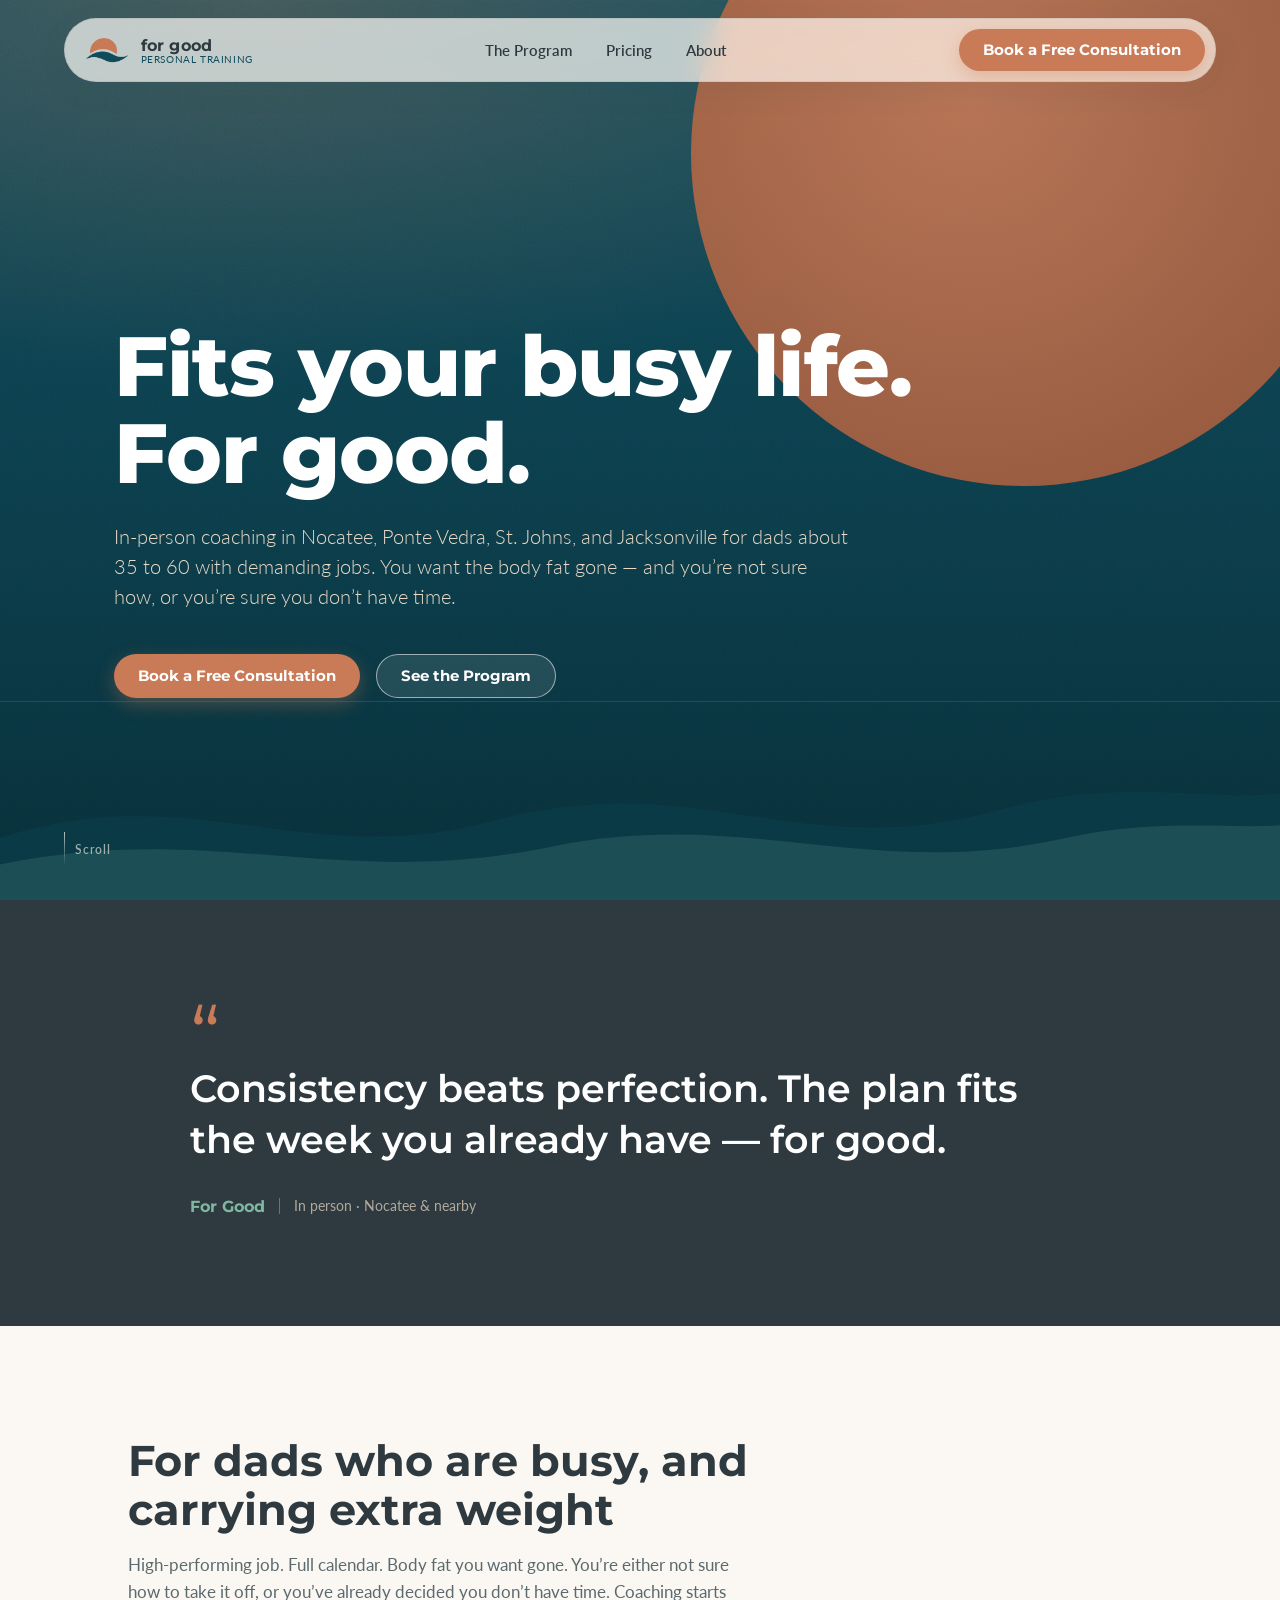
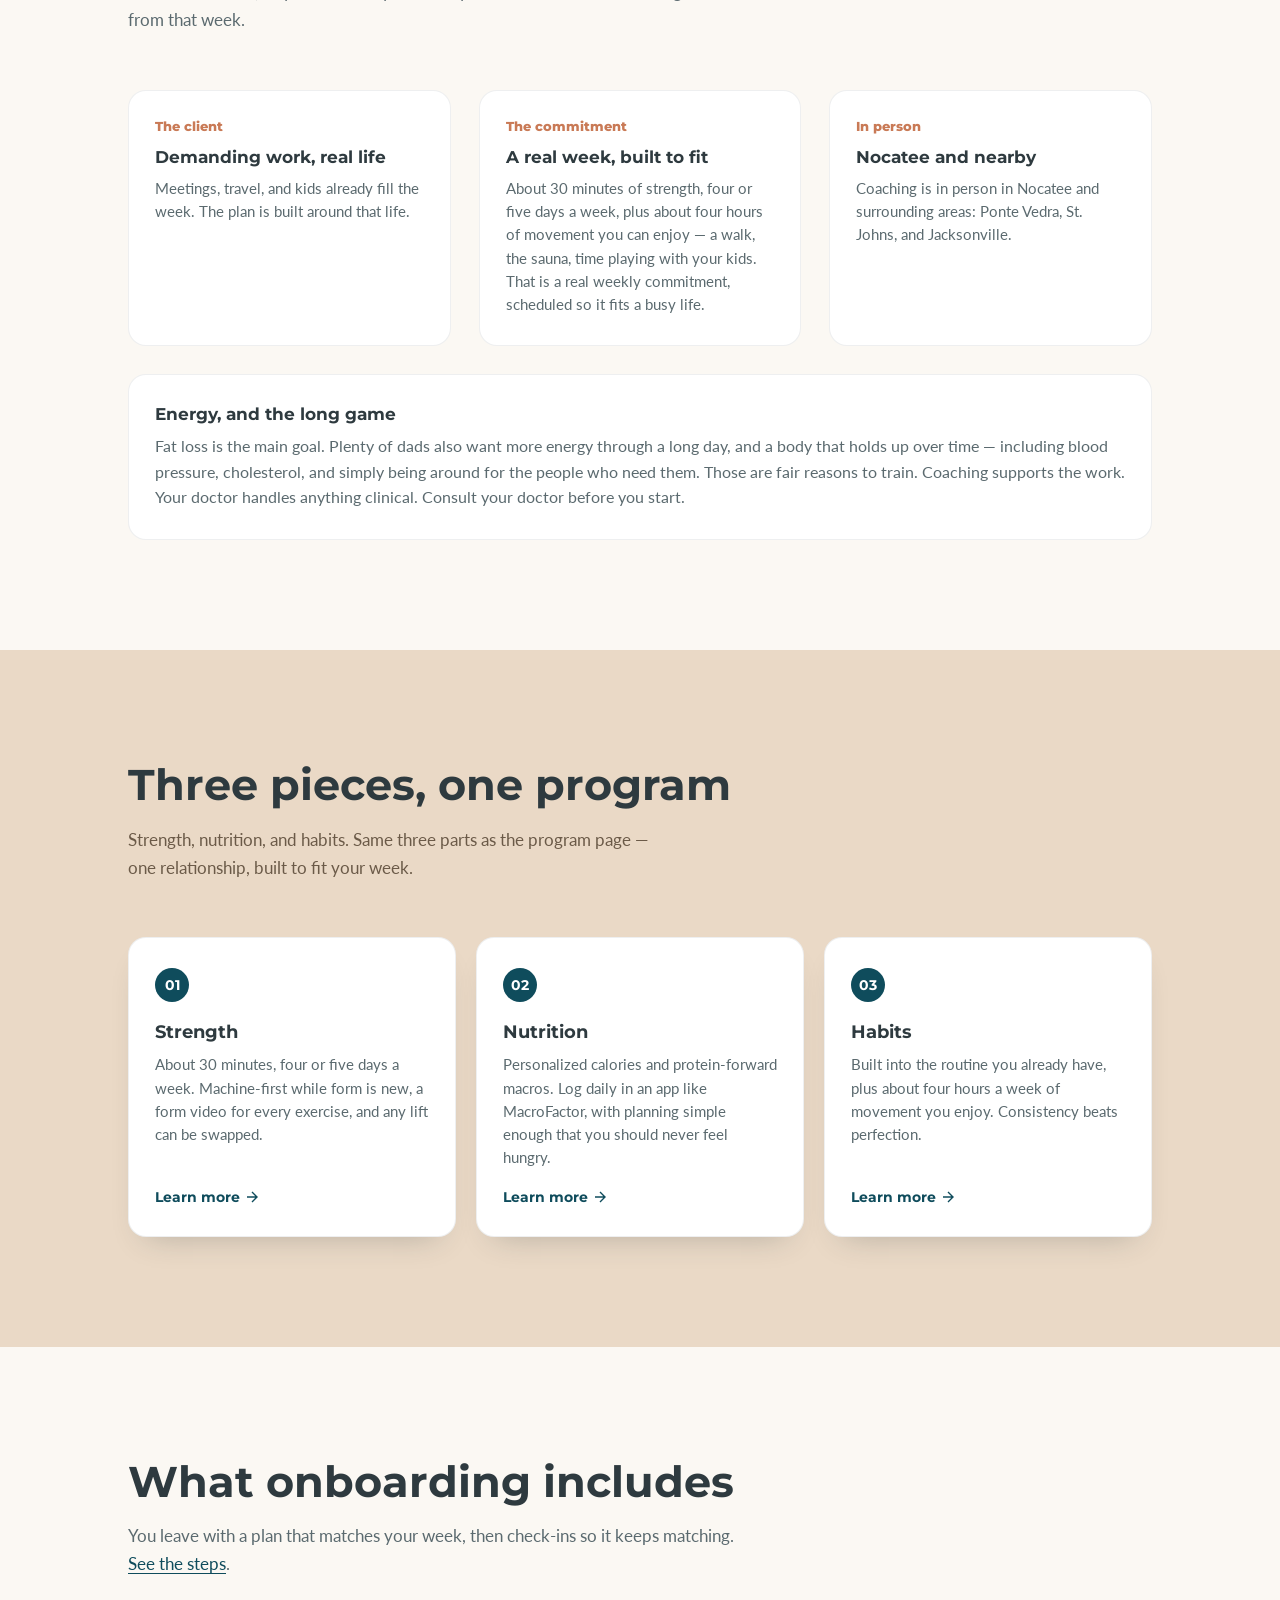
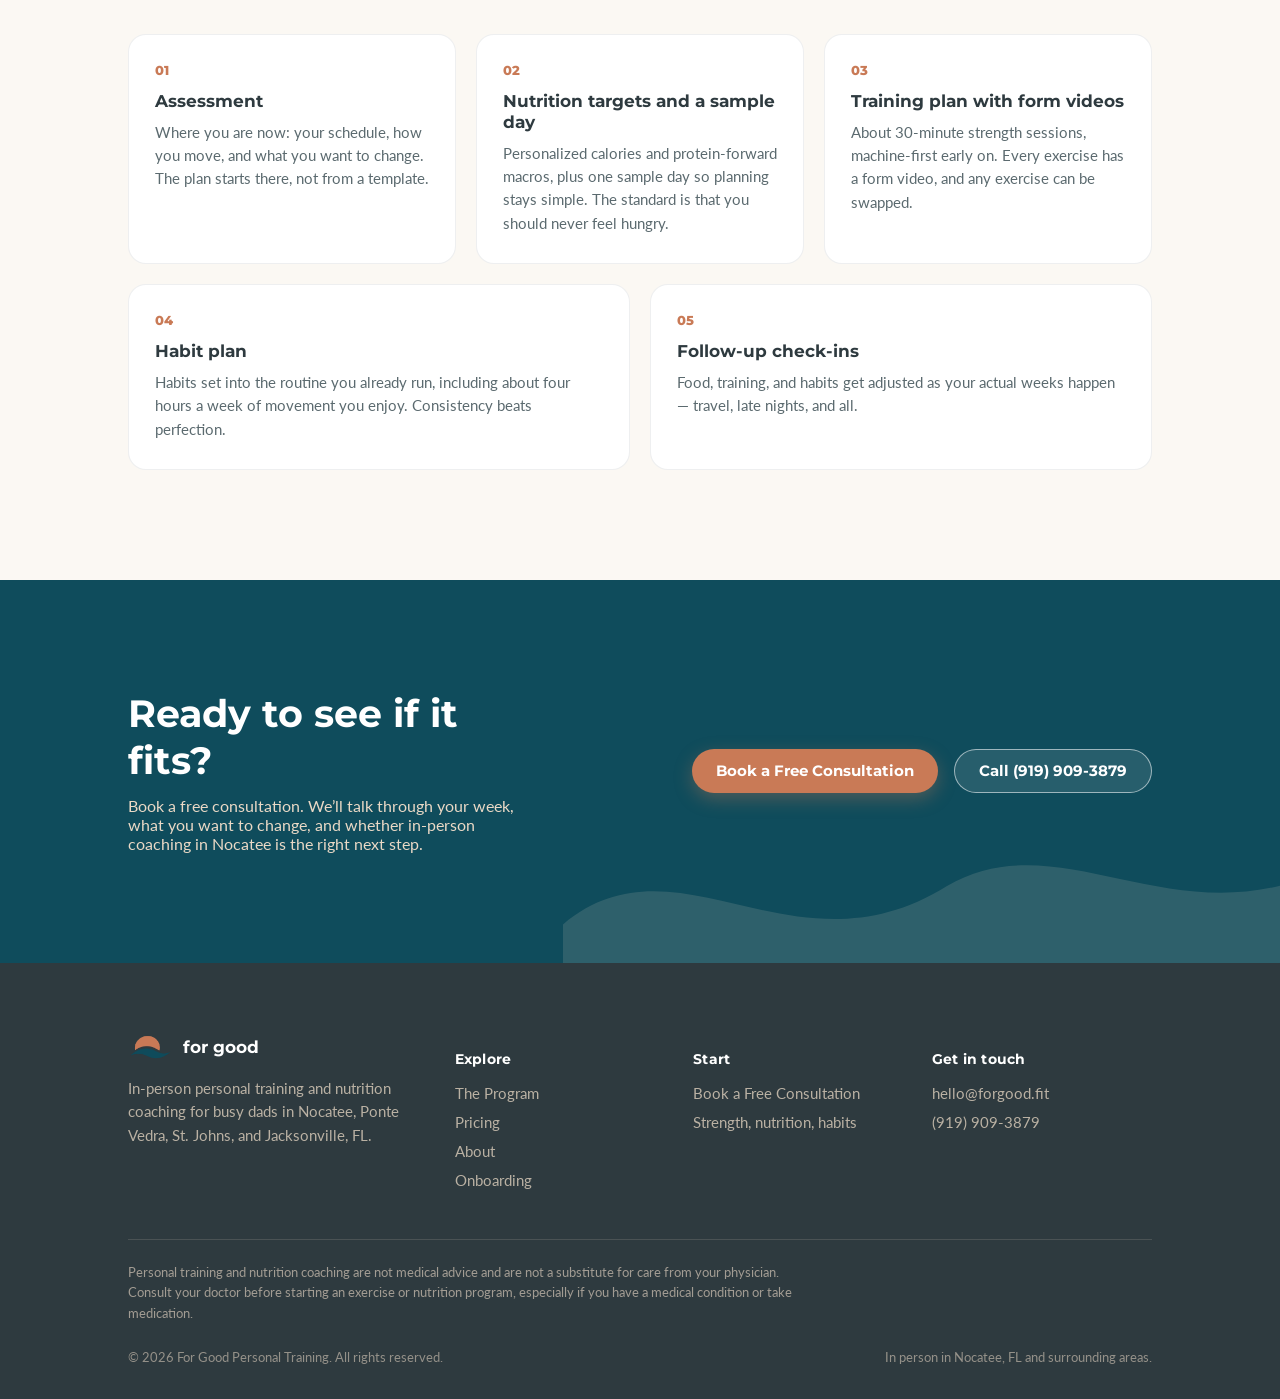
==== commit 2ca1911c: "Publish All-In pricing and confirmed contact details. All-In is a 3-month in-person program at $1,00" ====
--- a/index.html
+++ b/index.html
@@ -25,9 +25,7 @@
 
 <!--
   LocalBusiness JSON-LD. Unknown fields are omitted on purpose:
-  telephone, email, streetAddress, postalCode, geo, openingHours, priceRange, sameAs, hasCredential.
-  TODO(mathew): Add telephone only after the real number replaces (000) 000-0000.
-  TODO(mathew): Add email only after you confirm forgoodpt.com vs forgood.fit.
+  streetAddress, postalCode, geo, openingHours, priceRange, sameAs, hasCredential.
   TODO(mathew): Do not add credentials. NASM CPT and Nutrition Coach are not earned yet.
 -->
 <script type="application/ld+json">
@@ -38,6 +36,8 @@
   "url": "https://forgood.fit/",
   "image": "https://forgood.fit/assets/og-image.png",
   "description": "In-person personal training and nutrition coaching for busy dads in Nocatee, Ponte Vedra, St. Johns, and Jacksonville, Florida.",
+  "telephone": "+19199093879",
+  "email": "hello@forgood.fit",
   "address": {
     "@type": "PostalAddress",
     "addressLocality": "Nocatee",
@@ -60,7 +60,7 @@
 <link rel="preconnect" href="https://fonts.googleapis.com">
 <link rel="preconnect" href="https://fonts.gstatic.com" crossorigin>
 <link href="https://fonts.googleapis.com/css2?family=Montserrat:wght@500;600;700;800&family=Lato:ital,wght@0,300;0,400;0,700;1,400&display=swap" rel="stylesheet">
-<link rel="stylesheet" href="assets/styles.css?v=3">
+<link rel="stylesheet" href="assets/styles.css?v=4">
 </head>
 <body>
 
@@ -241,8 +241,7 @@
       </div>
       <div class="cta-actions">
         <a href="consultation.html" class="btn btn-clay">Book a Free Consultation</a>
-        <!-- TODO(mathew): (000) 000-0000 is a placeholder. Replace the visible number and tel:+10000000000 together. Do not invent a number. -->
-        <a href="tel:+10000000000" class="btn btn-dark">Call (000) 000-0000</a>
+        <a href="tel:+19199093879" class="btn btn-dark">Call (919) 909-3879</a>
       </div>
     </div>
   </section>
@@ -276,11 +275,9 @@
         </div>
         <div class="foot-col">
           <h4>Get in touch</h4>
-          <!-- TODO(mathew): Phone (000) 000-0000 is a placeholder. Do not invent a number. -->
-          <!-- TODO(mathew): Email is hello@forgoodpt.com while the public site is forgood.fit. Confirm which domain to use. Do not invent a new address. -->
           <ul>
-            <li><a href="mailto:hello@forgoodpt.com">hello@forgoodpt.com</a></li>
-            <li><a href="tel:+10000000000">(000) 000-0000</a></li>
+            <li><a href="mailto:hello@forgood.fit">hello@forgood.fit</a></li>
+            <li><a href="tel:+19199093879">(919) 909-3879</a></li>
           </ul>
         </div>
       </div>
--- a/assets/styles.css
+++ b/assets/styles.css
@@ -492,6 +492,13 @@
 }
 .price-founding-note{
   margin-top:10px; font-size:0.8rem; font-weight:700; color:var(--sunset-clay); line-height:1.4;
+}
+.price-upfront{
+  margin-top:10px;
+  font-family:var(--font-head);
+  font-weight:700;
+  font-size:1.05rem;
+  color:var(--ocean-deep);
 }
 .price-card ul{margin-top:26px; display:flex; flex-direction:column; gap:13px; flex:1;}
 .price-card ul li{display:flex; gap:10px; font-size:0.94rem; color:var(--driftwood); align-items:flex-start; line-height:1.4;}
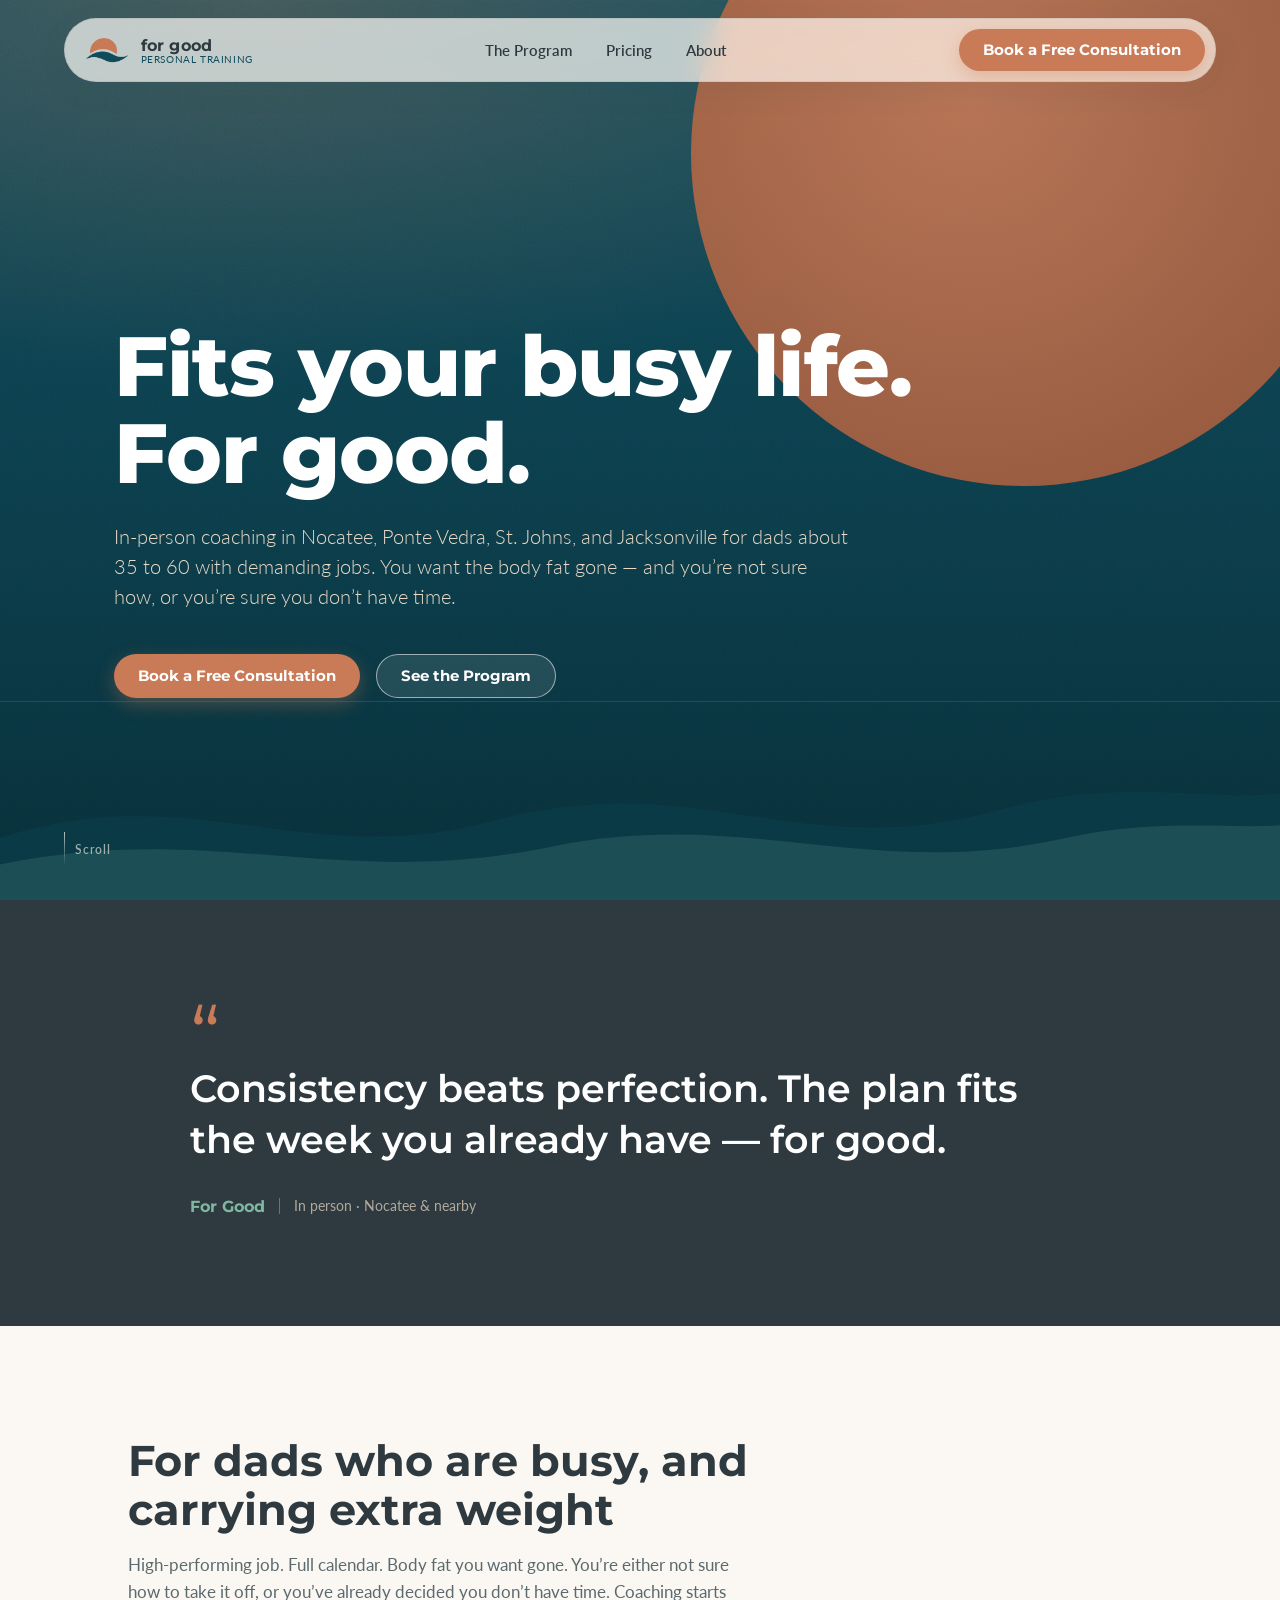
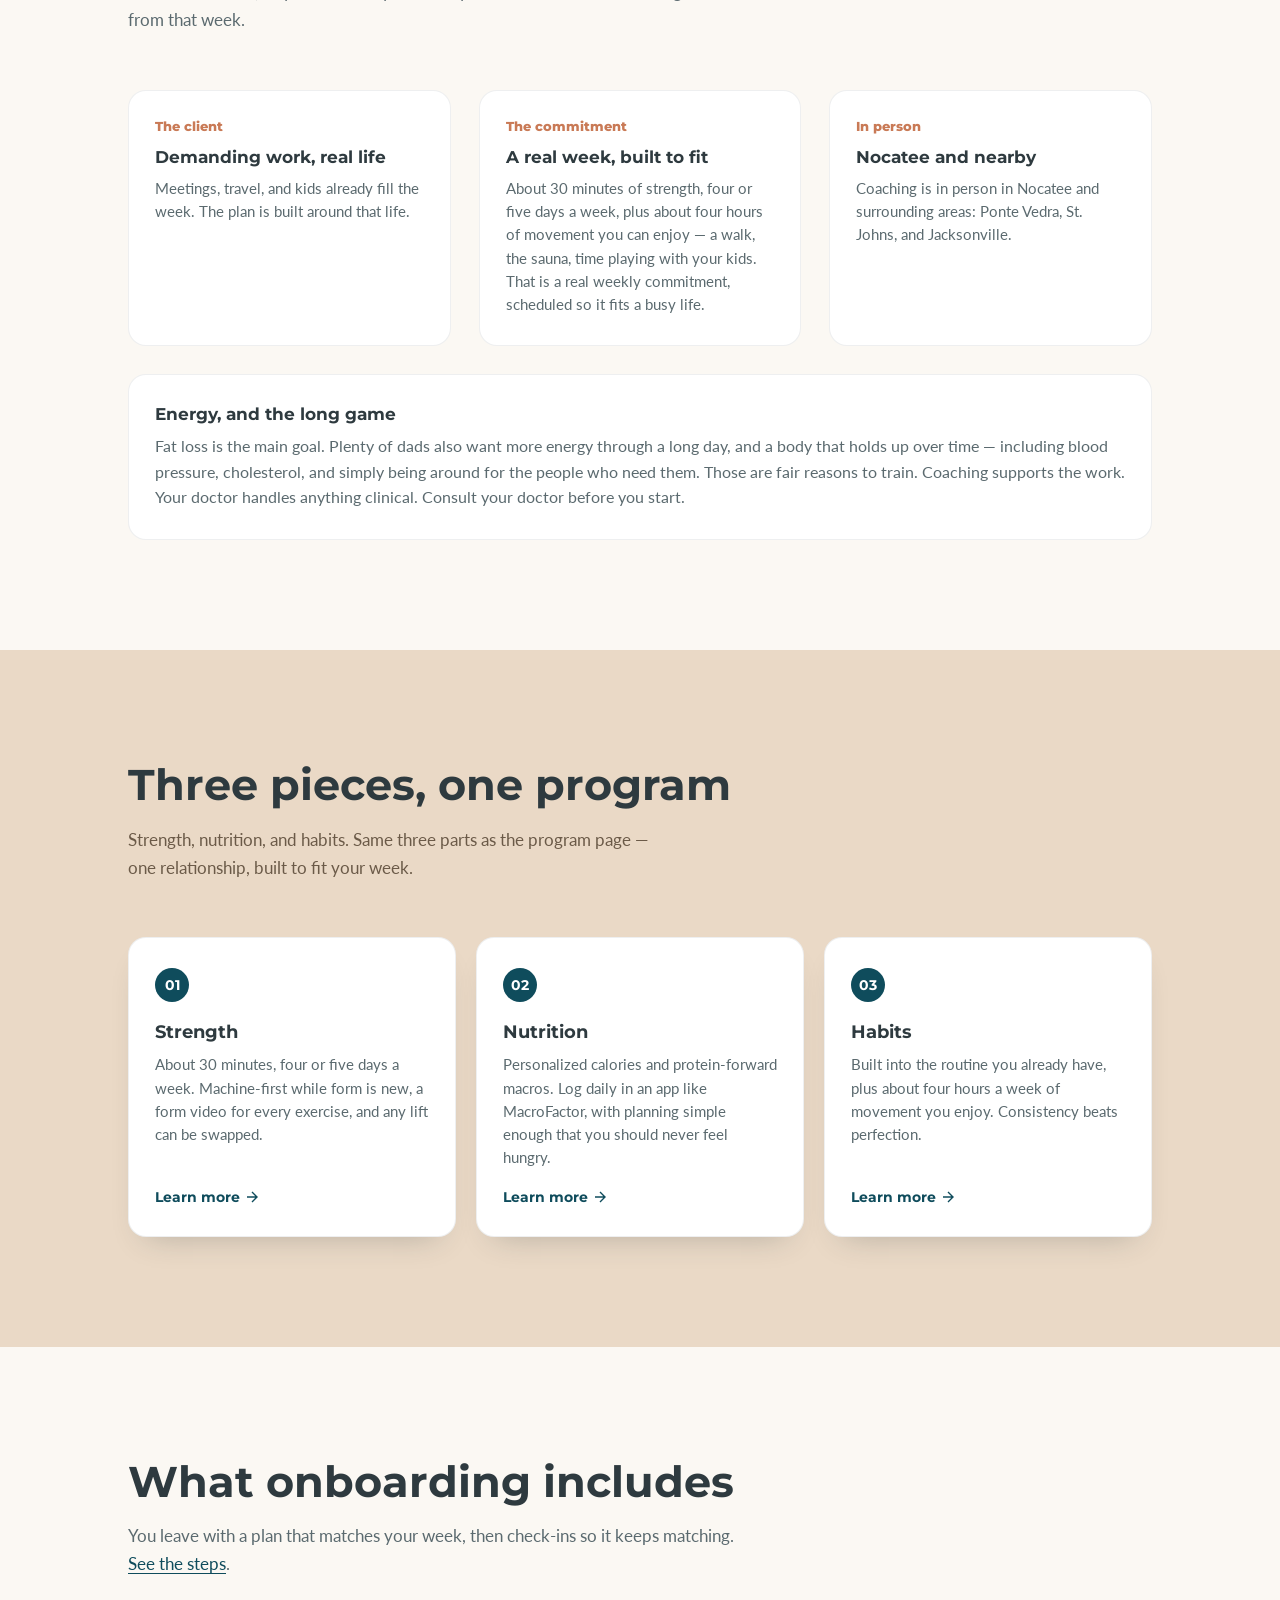
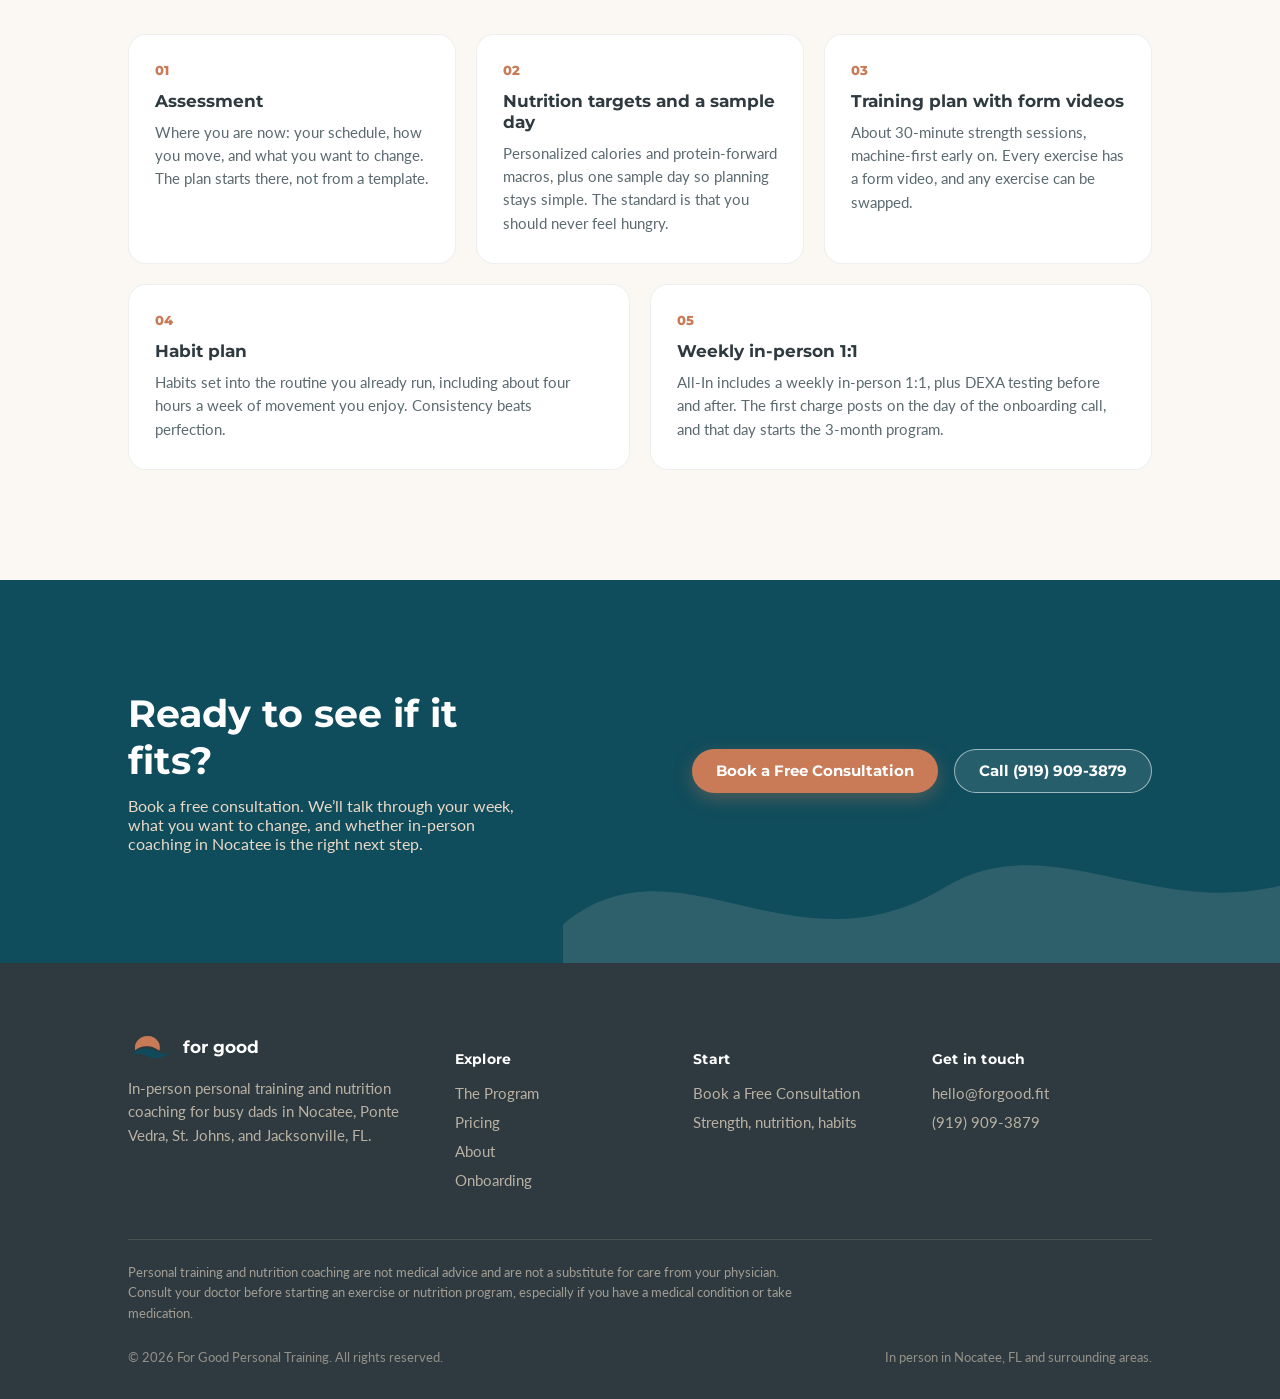
==== commit 30819929: "Publish All-In terms and when For Good starts. All-In is a 3-month commitment with a weekly in-perso" ====
--- a/index.html
+++ b/index.html
@@ -26,7 +26,7 @@
 <!--
   LocalBusiness JSON-LD. Unknown fields are omitted on purpose:
   streetAddress, postalCode, geo, openingHours, priceRange, sameAs, hasCredential.
-  TODO(mathew): Do not add credentials. NASM CPT and Nutrition Coach are not earned yet.
+  TODO(mathew): Do not add hasCredential. About states he is currently completing NASM CPT and CNC. Do not list them as earned.
 -->
 <script type="application/ld+json">
 {
@@ -52,7 +52,8 @@
   ],
   "founder": {
     "@type": "Person",
-    "name": "Mathew Trowbridge"
+    "name": "Mathew Trowbridge",
+    "image": "https://forgood.fit/assets/mathew-trowbridge.jpg"
   }
 }
 </script>
@@ -60,7 +61,7 @@
 <link rel="preconnect" href="https://fonts.googleapis.com">
 <link rel="preconnect" href="https://fonts.gstatic.com" crossorigin>
 <link href="https://fonts.googleapis.com/css2?family=Montserrat:wght@500;600;700;800&family=Lato:ital,wght@0,300;0,400;0,700;1,400&display=swap" rel="stylesheet">
-<link rel="stylesheet" href="assets/styles.css?v=4">
+<link rel="stylesheet" href="assets/styles.css?v=5">
 </head>
 <body>
 
@@ -222,8 +223,8 @@
         </div>
         <div class="feature-row">
           <div class="step">05</div>
-          <h3>Follow-up check-ins</h3>
-          <p>Food, training, and habits get adjusted as your actual weeks happen &mdash; travel, late nights, and all.</p>
+          <h3>Weekly in-person 1:1</h3>
+          <p>All-In includes a weekly in-person 1:1, plus DEXA testing before and after. The first charge posts on the day of the onboarding call, and that day starts the 3-month program.</p>
         </div>
       </div>
     </div>
--- a/assets/styles.css
+++ b/assets/styles.css
@@ -340,6 +340,8 @@
   background:linear-gradient(200deg, var(--seafoam) 0%, var(--ocean-deep) 100%);
 }
 .split-figure svg{position:absolute; inset:0; width:100%; height:100%;}
+.split-figure.coach-photo{aspect-ratio:1/1;}
+.split-figure.coach-photo img{position:absolute; inset:0; width:100%; height:100%; object-fit:cover;}
 .split-caption{
   position:absolute; left:24px; bottom:24px; right:24px; color:var(--white);
   font-family:var(--font-head); font-weight:700; font-size:1.1rem;
@@ -391,23 +393,6 @@
 .owner-todo p, .story-todo p{color:var(--driftwood); font-size:0.98rem; line-height:1.6; margin:0;}
 .owner-todo p + p, .story-todo p + p{margin-top:10px;}
 
-.photo-todo{
-  border-radius:20px;
-  aspect-ratio:4/5;
-  background:
-    repeating-linear-gradient(135deg, rgba(15,76,92,0.06) 0 14px, rgba(15,76,92,0.12) 14px 28px);
-  border:2px dashed var(--ocean-deep);
-  display:flex;
-  align-items:center;
-  justify-content:center;
-  padding:32px 24px;
-  text-align:center;
-}
-.photo-todo p{
-  font-family:var(--font-head); font-weight:700; color:var(--ocean-deep);
-  font-size:1.05rem; line-height:1.45; margin:0;
-}
-.split-grid.reverse .photo-todo{order:2;}
 
 /* ---------- CTA BAND ---------- */
 .cta-band{
@@ -673,7 +658,6 @@
   .feature-rows{grid-template-columns:1fr;}
   .onboard-grid{grid-template-columns:1fr;}
   .onboard-grid .feature-row{grid-column:auto;}
-  .split-grid.reverse .photo-todo{order:0;}
   .pricing-grid{grid-template-columns:1fr; max-width:420px; margin:0 auto;}
   .price-card.featured{transform:none;}
   .program-arc{flex-direction:column; gap:20px; align-items:stretch;}
